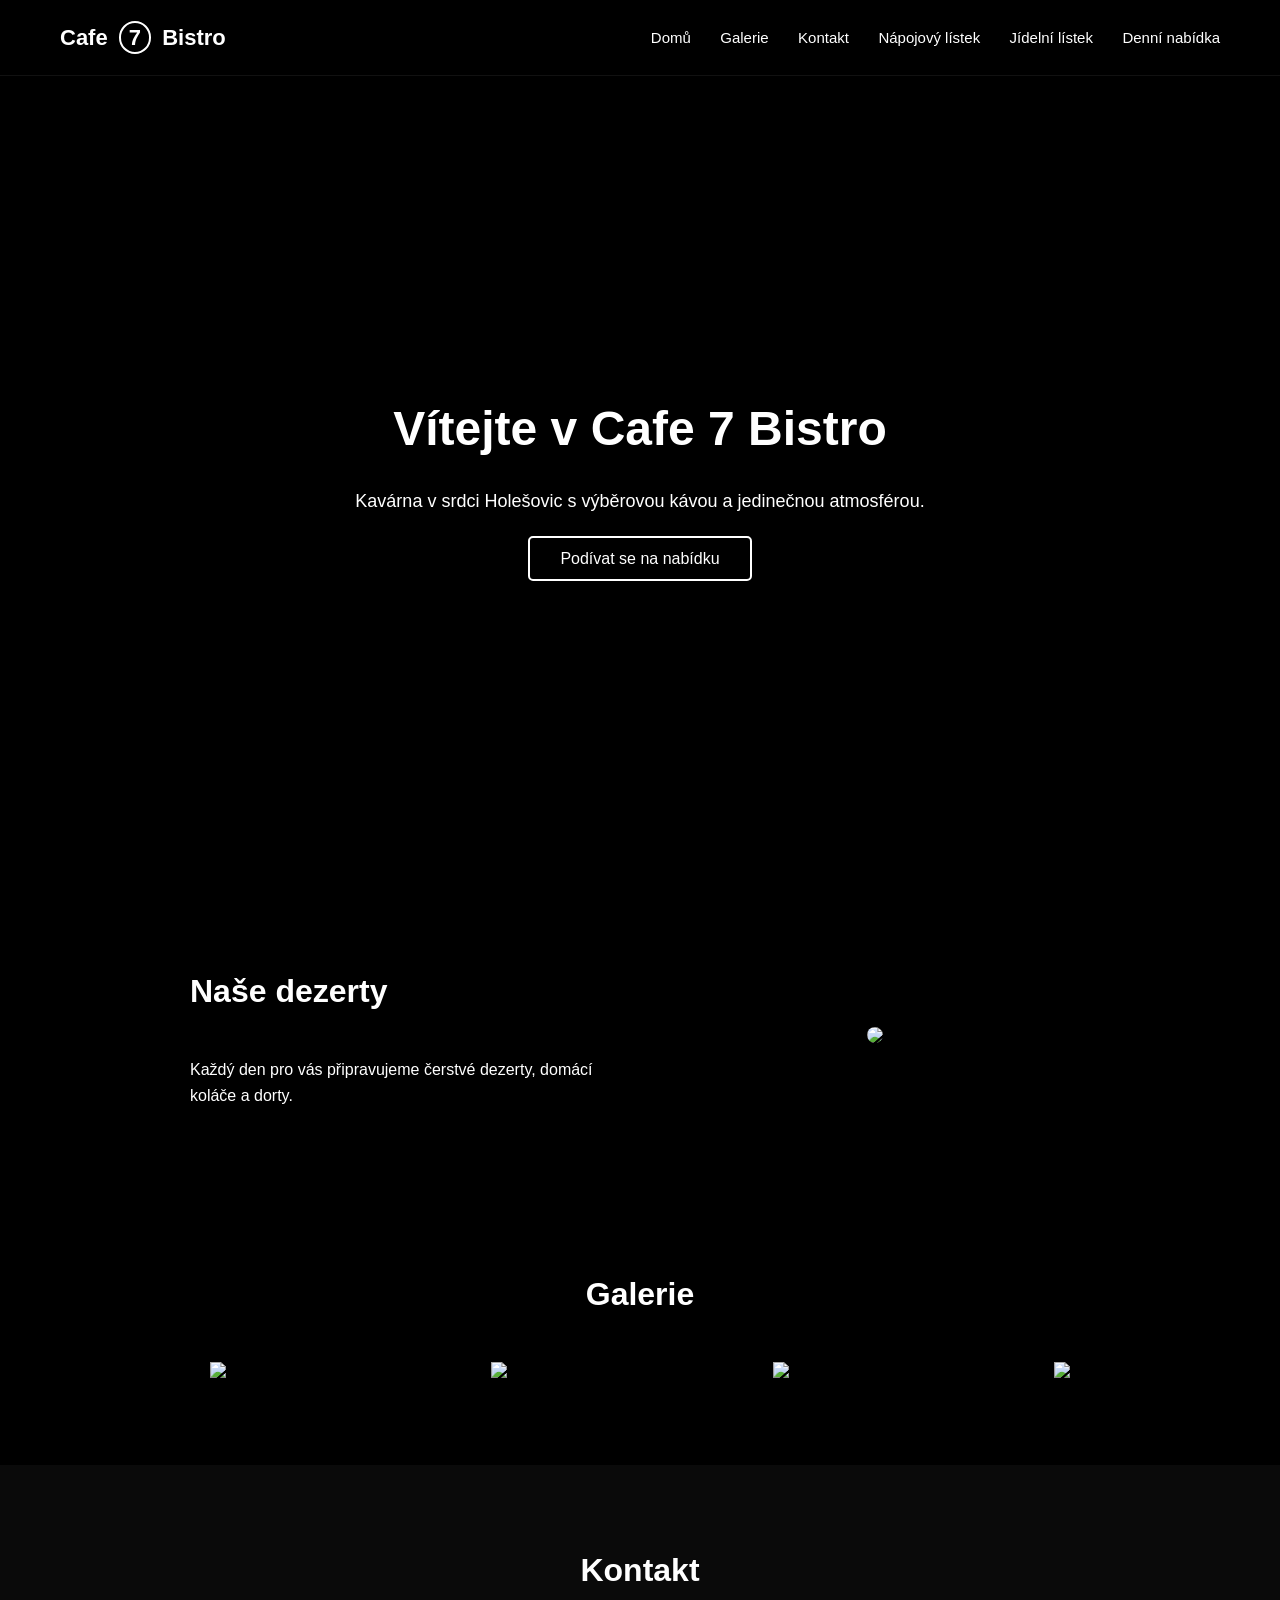
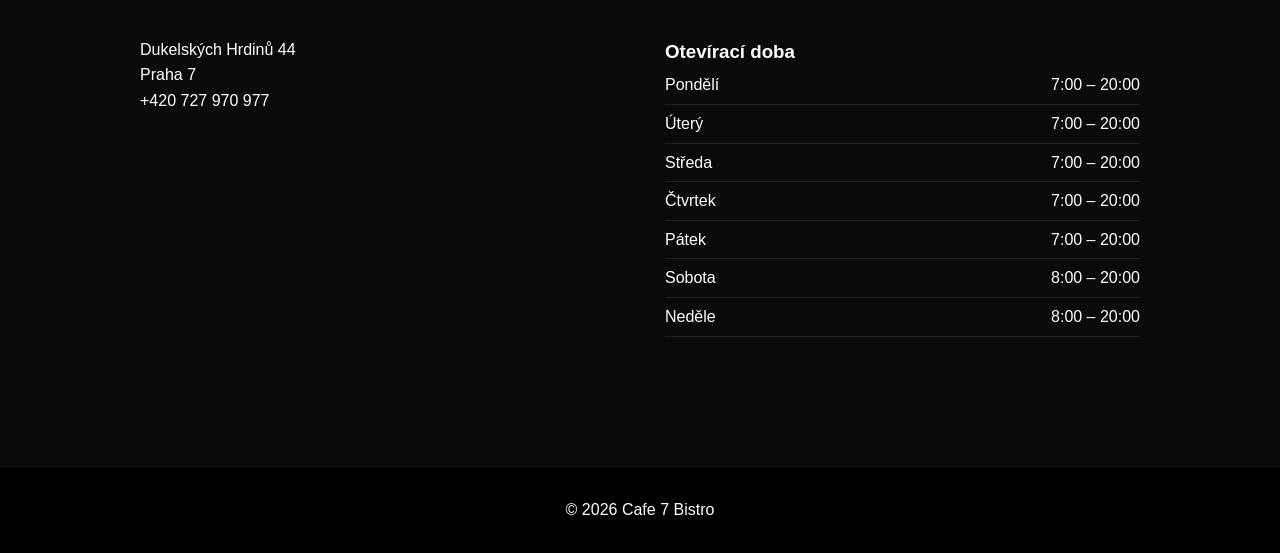
==== index.html @ 85ccd92f "Add files via upload" ====
<!DOCTYPE html>
<html lang="cs">

<head>

<meta charset="UTF-8">
<meta name="viewport" content="width=device-width, initial-scale=1.0">

<title>Cafe 7 Bistro</title>

<link rel="stylesheet" href="styles.css">

</head>

<body>

<header>

<div class="logo">
Cafe <span class="circle">7</span> Bistro
</div>

<nav>
<a href="#hero">Domů</a>
<a href="#gallery">Galerie</a>
<a href="#contact">Kontakt</a>
<a href="napojovy-listek.html">Nápojový lístek</a>
<a href="jidelni-listek.html">Jídelní lístek</a>
<a href="denni-listek.html">Denní nabídka</a>
</nav>

</header>


<!-- HERO -->

<section id="hero">

<video autoplay muted loop playsinline class="hero-video">
<source src="images/promo-desktop.mp4" type="video/mp4">
</video>

<div class="overlay"></div>

<div class="hero-content">

<h1>Vítejte v Cafe 7 Bistro</h1>

<p>
Kavárna v srdci Holešovic s výběrovou kávou
a jedinečnou atmosférou.
</p>

<a href="denni-listek.html" class="btn-main">
Podívat se na nabídku
</a>

</div>

</section>


<!-- VITRINA -->

<section class="section">

<div class="showcase-wrapper">

<div class="showcase-text">

<h2>Naše dezerty</h2>

<p>
Každý den pro vás připravujeme čerstvé dezerty,
domácí koláče a dorty.
</p>

</div>

<div class="showcase-image">

<img src="images/galerie5.jpg">

</div>

</div>

</section>


<!-- GALERIE -->

<section id="gallery" class="section">

<h2>Galerie</h2>

<div class="gallery">

<div class="gallery-item">
<img src="images/galerie1.jpg">
</div>

<div class="gallery-item">
<img src="images/galerie2.jpg">
</div>

<div class="gallery-item">
<img src="images/galerie3.jpg">
</div>

<div class="gallery-item">
<img src="images/galerie4.jpg">
</div>

</div>

</section>


<!-- KONTAKT -->

<section id="contact" class="section dark">

<h2>Kontakt</h2>

<div class="contact-wrapper">

<div class="contact-box">

<p>
Dukelských Hrdinů 44<br>
Praha 7
</p>

<p>
+420 727 970 977
</p>

<iframe
src="https://www.google.com/maps?q=Dukelských+Hrdinů+44+Praha&output=embed">
</iframe>

</div>

<div class="contact-box">

<h3>Otevírací doba</h3>

<div class="hours">

<div><span>Pondělí</span><span>7:00 – 20:00</span></div>
<div><span>Úterý</span><span>7:00 – 20:00</span></div>
<div><span>Středa</span><span>7:00 – 20:00</span></div>
<div><span>Čtvrtek</span><span>7:00 – 20:00</span></div>
<div><span>Pátek</span><span>7:00 – 20:00</span></div>
<div><span>Sobota</span><span>8:00 – 20:00</span></div>
<div><span>Neděle</span><span>8:00 – 20:00</span></div>

</div>

</div>

</div>

</section>


<footer>

© 2026 Cafe 7 Bistro

</footer>

</body>
</html>
---- styles.css ----
/* RESET */

*{
margin:0;
padding:0;
box-sizing:border-box;
}

body{
font-family:Arial, Helvetica, sans-serif;
background:#000;
color:#fff;
line-height:1.6;
}


/* HEADER */

header{
display:flex;
justify-content:space-between;
align-items:center;
padding:20px 60px;
background:#000;
position:sticky;
top:0;
z-index:1000;
border-bottom:1px solid #111;
}

.logo{
font-size:22px;
font-weight:bold;
}

.circle{
border:2px solid white;
border-radius:50%;
padding:2px 8px;
margin:0 5px;
}

nav a{
color:white;
text-decoration:none;
margin-left:25px;
font-size:15px;
transition:0.3s;
}

nav a:hover{
opacity:0.6;
}


/* HERO VIDEO */

#hero{
position:relative;
height:90vh;
display:flex;
align-items:center;
justify-content:center;
text-align:center;
overflow:hidden;
}

.hero-video{
position:absolute;
top:0;
left:0;
width:100%;
height:100%;
object-fit:cover;
z-index:-2;
}

.overlay{
position:absolute;
top:0;
left:0;
width:100%;
height:100%;
background:rgba(0,0,0,0.6);
z-index:-1;
}

.hero-content{
position:relative;
z-index:2;
max-width:700px;
padding:20px;
}

.hero-content h1{
font-size:48px;
margin-bottom:20px;
}

.hero-content p{
font-size:18px;
margin-bottom:30px;
}


/* BUTTON */

.btn-main{
background:transparent;
border:2px solid white;
color:white;
padding:12px 30px;
text-decoration:none;
border-radius:5px;
transition:0.3s;
}

.btn-main:hover{
background:white;
color:black;
}


/* SECTIONS */

.section{
padding:80px 40px;
text-align:center;
}

.section h2{
font-size:32px;
margin-bottom:40px;
}


/* VITRINA */

.showcase-wrapper{
display:grid;
grid-template-columns:1fr 1fr;
gap:40px;
align-items:center;
max-width:900px;
margin:auto;
}

.showcase-text{
text-align:left;
}

.showcase-image img{
width:100%;
max-width:350px;
border-radius:10px;
box-shadow:0 15px 40px rgba(0,0,0,0.6);
}


/* GALERIE */

.gallery{
display:grid;
grid-template-columns:repeat(auto-fit,minmax(250px,1fr));
gap:25px;
max-width:1100px;
margin:auto;
}

.gallery-item{
overflow:hidden;
border-radius:10px;
}

.gallery-item img{
width:100%;
height:auto;
transition:0.4s;
}

.gallery-item:hover img{
transform:scale(1.08);
}


/* KONTAKT */

.dark{
background:#0a0a0a;
}

.contact-wrapper{
display:grid;
grid-template-columns:1fr 1fr;
gap:50px;
max-width:1000px;
margin:auto;
text-align:left;
}

.contact-box iframe{
width:100%;
height:250px;
border:none;
margin-top:15px;
border-radius:8px;
}

.hours div{
display:flex;
justify-content:space-between;
padding:6px 0;
border-bottom:1px solid #222;
}


/* FOOTER */

footer{
text-align:center;
padding:30px;
border-top:1px solid #111;
}


/* MENU STRANKY */

.menu-page{
max-width:700px;
margin:auto;
text-align:center;
padding-top:120px;
}

.menu-item{
margin-bottom:30px;
}

.menu-item strong{
display:block;
font-size:18px;
margin-bottom:5px;
}

.menu-item p{
font-size:14px;
opacity:0.8;
}

.menu-item span{
font-weight:bold;
}


/* MOBILE */

@media(max-width:900px){

header{
flex-direction:column;
gap:10px;
}

nav{
display:flex;
flex-wrap:wrap;
justify-content:center;
}

nav a{
margin:8px;
}

.hero-content h1{
font-size:34px;
}

.showcase-wrapper{
grid-template-columns:1fr;
text-align:center;
}

.contact-wrapper{
grid-template-columns:1fr;
}

}
/* ===== MENU DESIGN ===== */

.menu-section{
max-width:800px;
margin:120px auto 60px auto;
padding:0 20px;
}

.menu-section h2{
text-align:center;
margin:40px 0 20px 0;
font-size:28px;
}

.menu-item{
margin-bottom:25px;
}

.menu-top{
display:flex;
justify-content:space-between;
border-bottom:1px dotted #666;
padding-bottom:6px;
font-size:18px;
}

.menu-desc{
font-size:14px;
opacity:0.8;
margin-top:6px;
line-height:1.5;
max-width:600px;
}
/* ================= MENU CENÍK ================= */

.menu-item{
max-width:800px;
margin:20px auto;
text-align:left;
}

/* řádek s názvem a cenou */

.menu-row{
display:flex;
align-items:center;
gap:10px;
font-size:17px;
}

/* název jídla / nápoje */

.menu-name{
white-space:nowrap;
font-weight:500;
}

/* čára mezi názvem a cenou */

.menu-dots{
flex:1;
border-bottom:1px dotted #666;
margin-top:6px;
}

/* cena */

.menu-price{
white-space:nowrap;
font-weight:600;
}

/* popis */

.menu-desc{
font-size:14px;
opacity:0.8;
margin-top:6px;
line-height:1.4;
max-width:600px;
}

/* kategorie */

.menu-category{
margin-top:50px;
margin-bottom:15px;
font-size:26px;
letter-spacing:2px;
border-bottom:2px solid #222;
padding-bottom:6px;
text-align:left;
}

/* podkategorie */

.sub-category{
margin-top:30px;
margin-bottom:10px;
font-size:18px;
opacity:0.9;
text-align:left;
}

/* poznámky */

.note{
font-size:14px;
opacity:0.7;
margin-bottom:15px;
text-align:left;
}

/* layout nápojového lístku */

.drinks-layout{
display:grid;
grid-template-columns:1fr 1fr;
gap:80px;
max-width:1200px;
margin:auto;
}

.drinks-left,
.drinks-right{
text-align:left;
}

/* mobil */

@media(max-width:900px){

.drinks-layout{
grid-template-columns:1fr;
gap:40px;
}

.menu-row{
font-size:16px;
}

.menu-category{
font-size:22px;
}

}
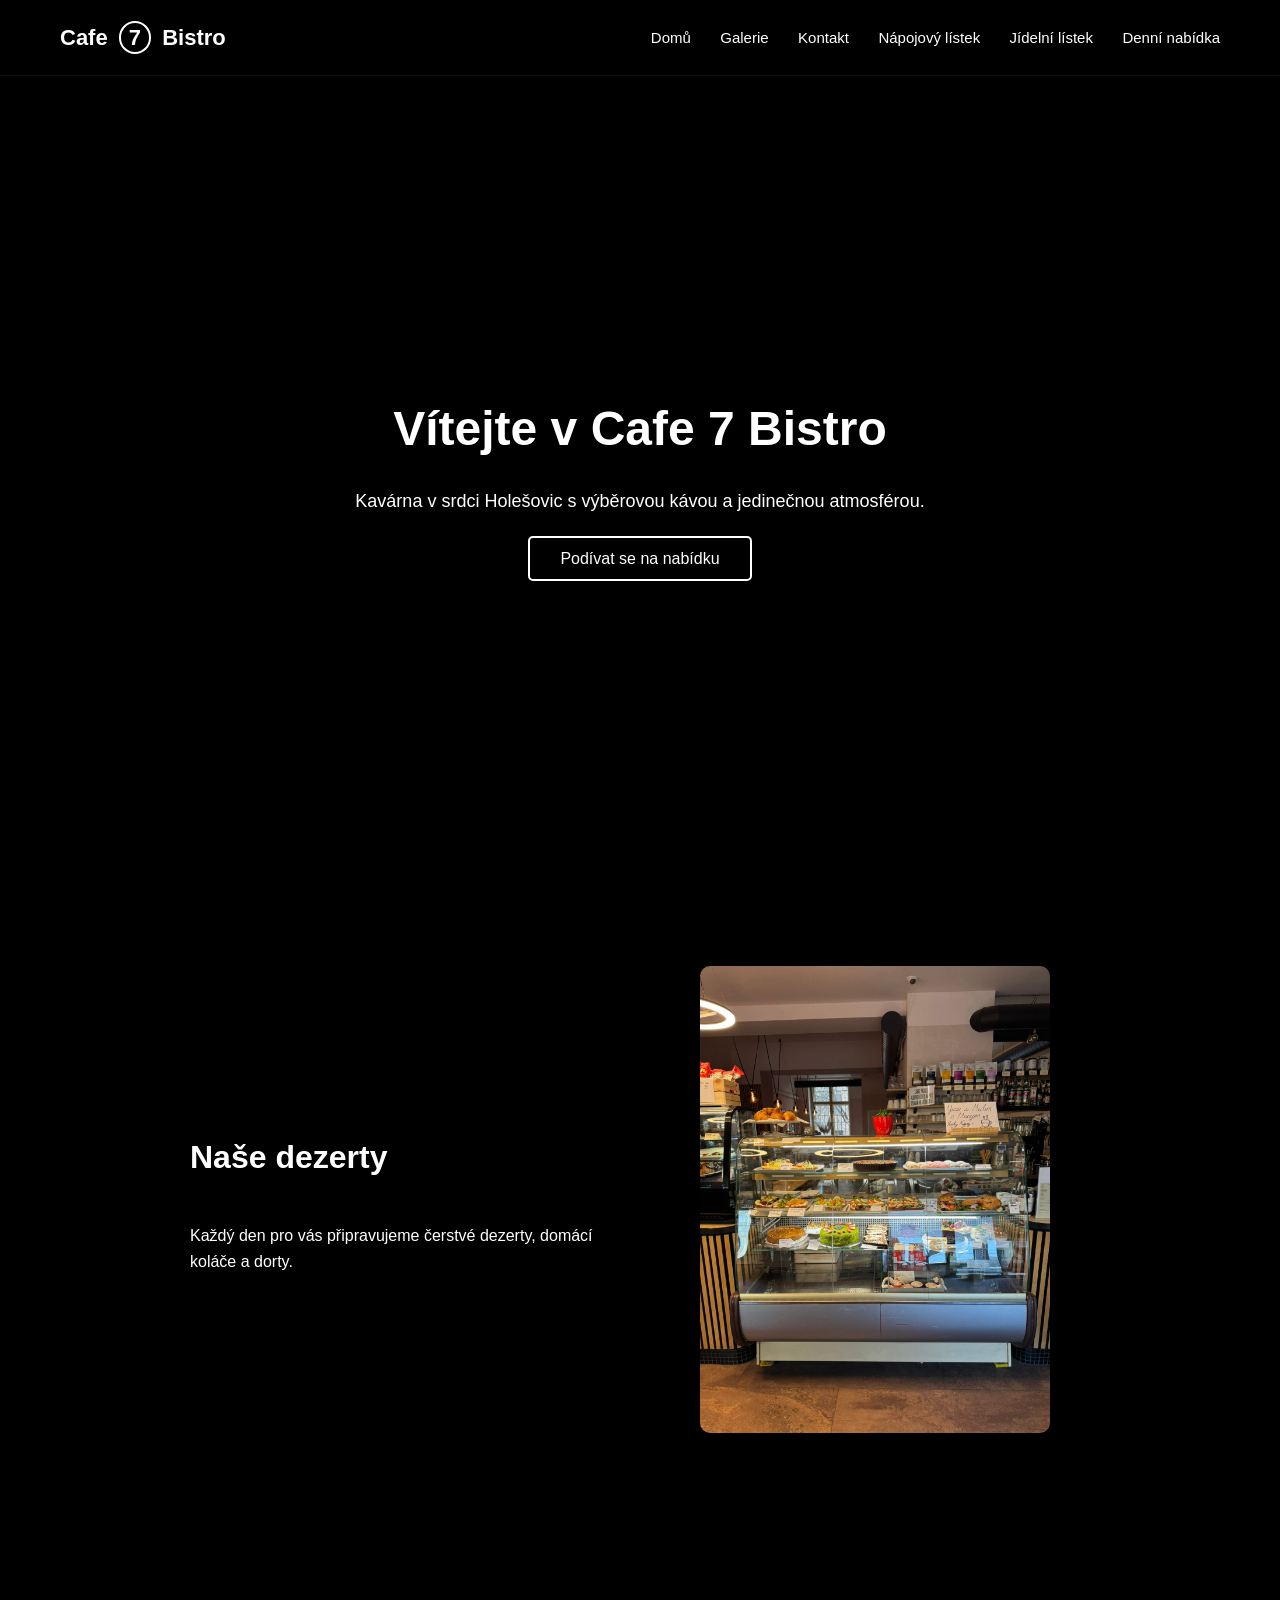
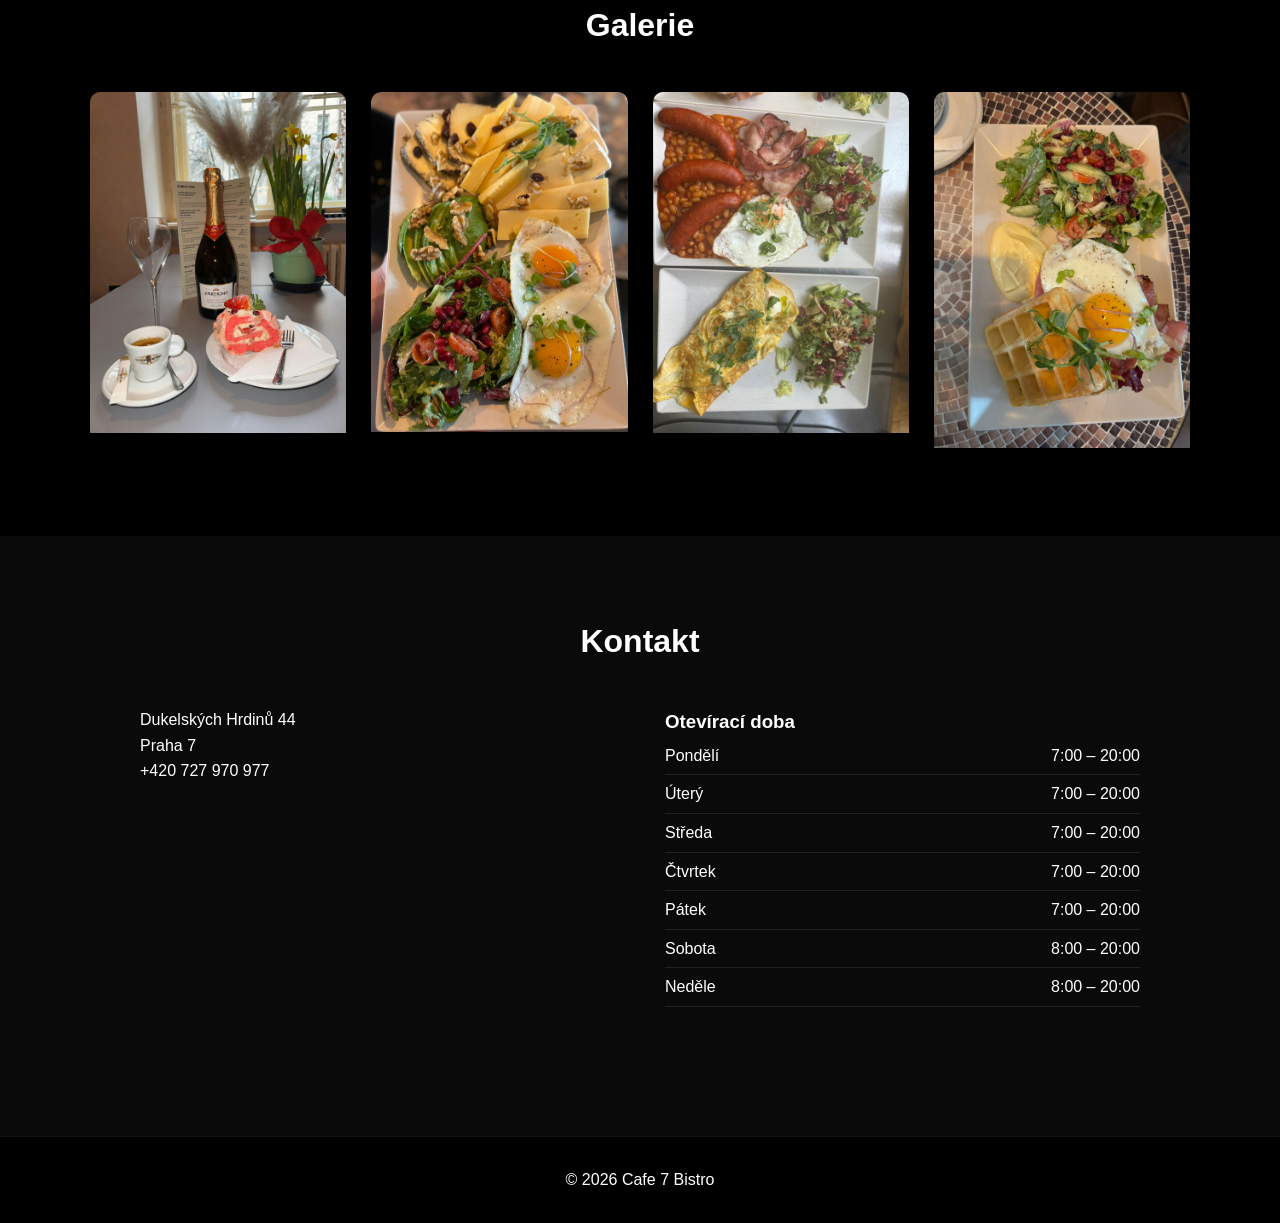
==== commit 55366f17: "Update index.html" ====
--- a/index.html
+++ b/index.html
@@ -37,7 +37,7 @@
 <section id="hero">
 
 <video autoplay muted loop playsinline class="hero-video">
-<source src="images/promo-desktop.mp4" type="video/mp4">
+<source src="promo-desktop.mp4" type="video/mp4">
 </video>
 
 <div class="overlay"></div>
@@ -79,7 +79,7 @@
 
 <div class="showcase-image">
 
-<img src="images/galerie5.jpg">
+<img src="galerie5.jpg">
 
 </div>
 
@@ -97,19 +97,19 @@
 <div class="gallery">
 
 <div class="gallery-item">
-<img src="images/galerie1.jpg">
+<img src="galerie1.jpg">
 </div>
 
 <div class="gallery-item">
-<img src="images/galerie2.jpg">
+<img src="galerie2.jpg">
 </div>
 
 <div class="gallery-item">
-<img src="images/galerie3.jpg">
+<img src="galerie3.jpg">
 </div>
 
 <div class="gallery-item">
-<img src="images/galerie4.jpg">
+<img src="galerie4.jpg">
 </div>
 
 </div>
@@ -172,4 +172,4 @@
 </footer>
 
 </body>
-</html>+</html>
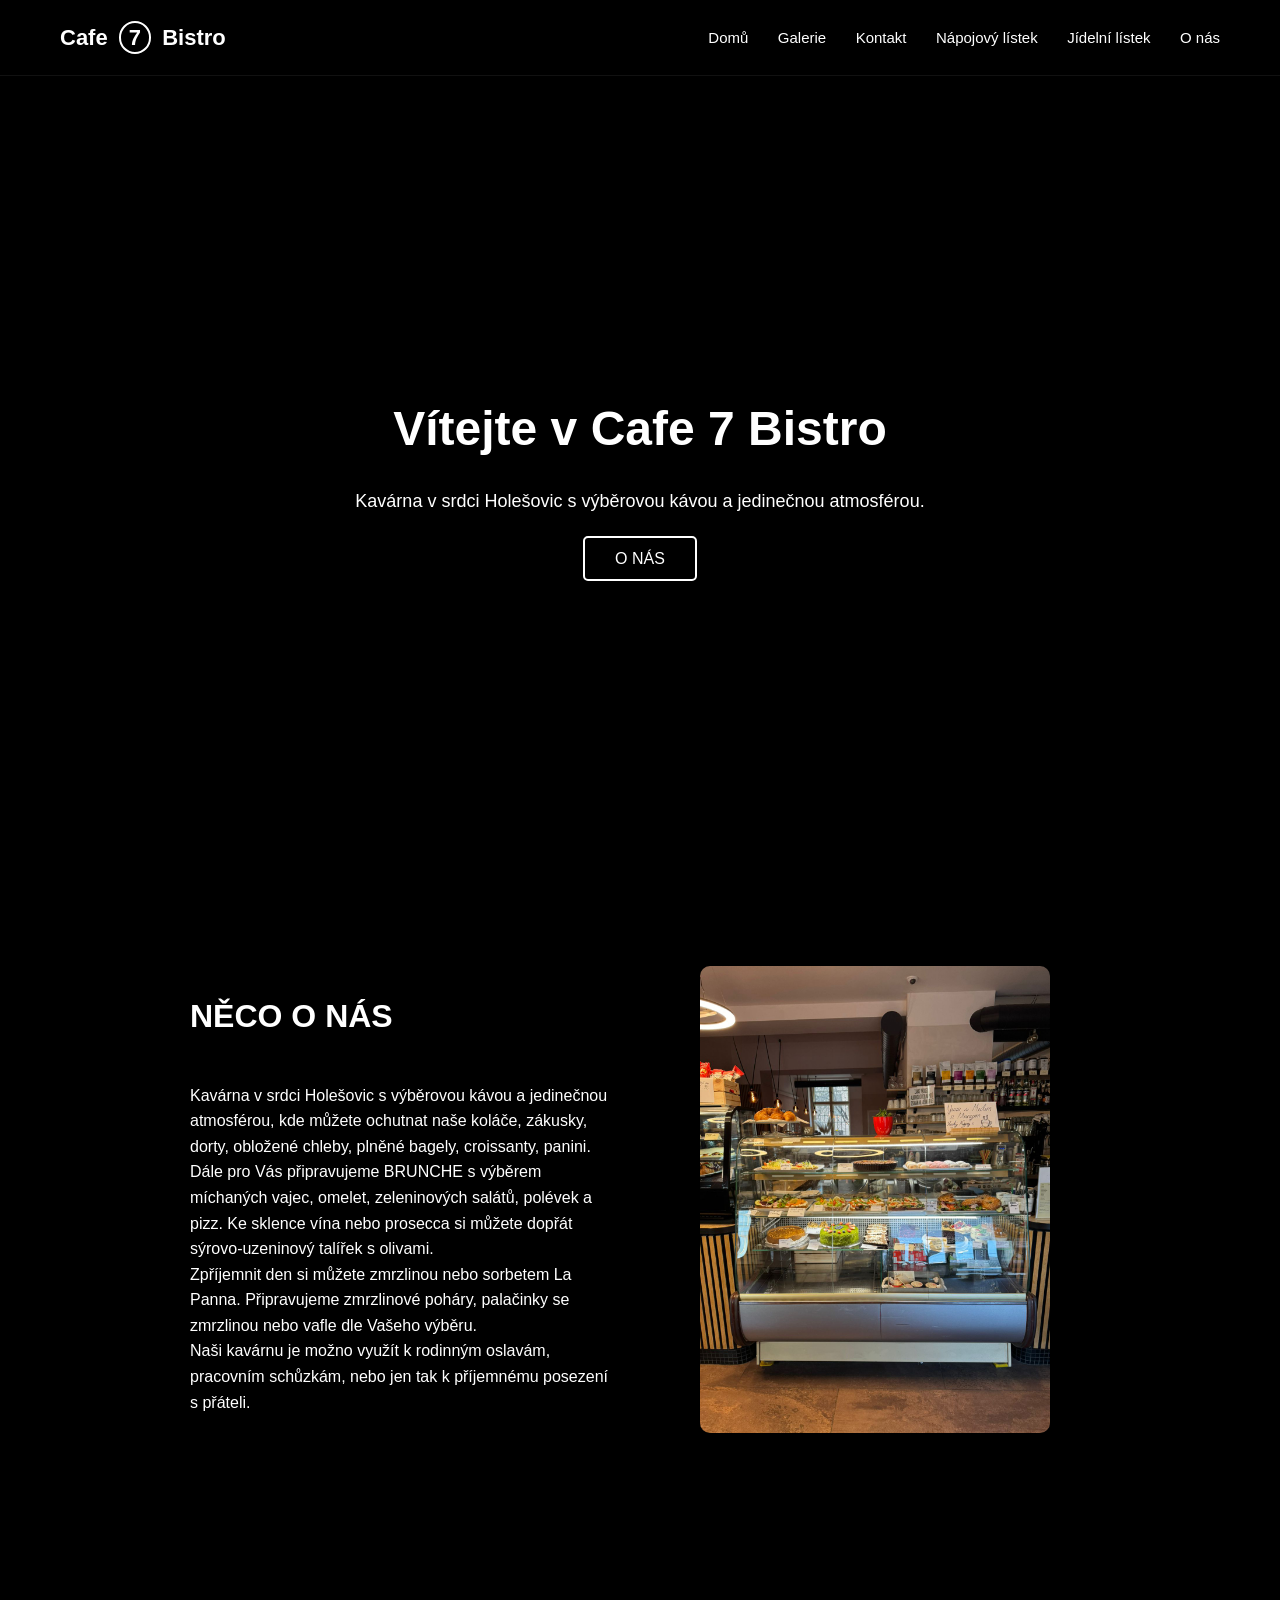
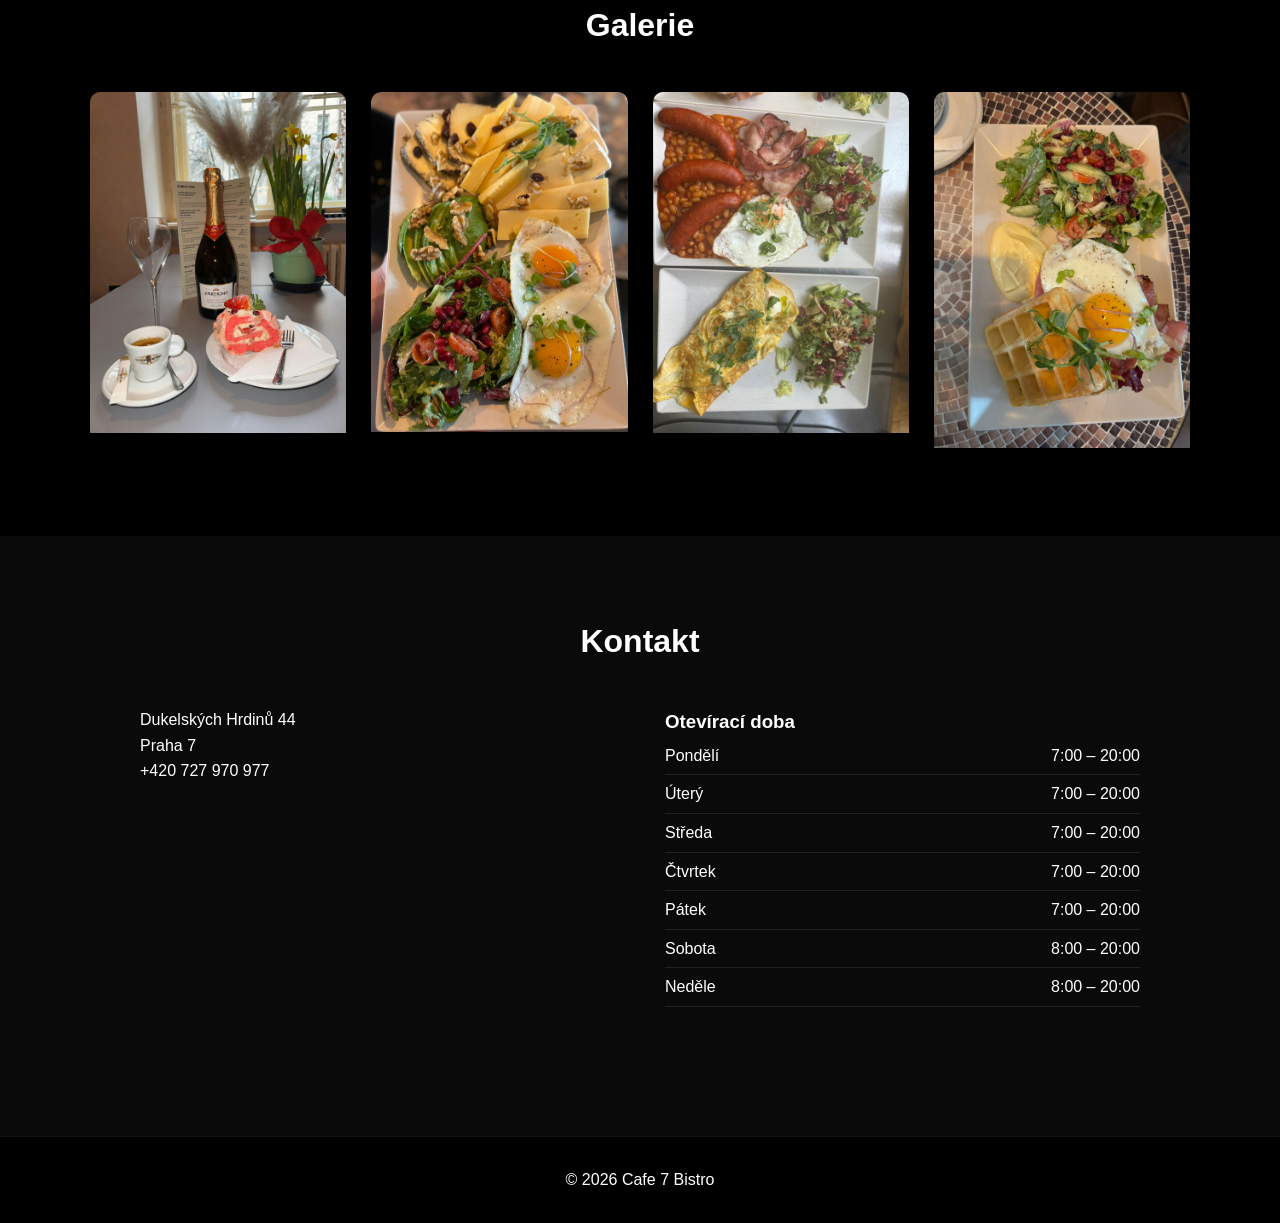
==== commit db80fd3f: "Update index.html" ====
--- a/index.html
+++ b/index.html
@@ -2,20 +2,15 @@
 <html lang="cs">
 
 <head>
-
 <meta charset="UTF-8">
 <meta name="viewport" content="width=device-width, initial-scale=1.0">
-
 <title>Cafe 7 Bistro</title>
-
 <link rel="stylesheet" href="styles.css">
-
 </head>
 
 <body>
 
 <header>
-
 <div class="logo">
 Cafe <span class="circle">7</span> Bistro
 </div>
@@ -26,16 +21,11 @@
 <a href="#contact">Kontakt</a>
 <a href="napojovy-listek.html">Nápojový lístek</a>
 <a href="jidelni-listek.html">Jídelní lístek</a>
-<a href="denni-listek.html">Denní nabídka</a>
-</nav>
-
+<a href="#o-nas">O nás</a> </nav>
 </header>
 
 
-<!-- HERO -->
-
 <section id="hero">
-
 <video autoplay muted loop playsinline class="hero-video">
 <source src="promo-desktop.mp4" type="video/mp4">
 </video>
@@ -43,7 +33,6 @@
 <div class="overlay"></div>
 
 <div class="hero-content">
-
 <h1>Vítejte v Cafe 7 Bistro</h1>
 
 <p>
@@ -51,103 +40,78 @@
 a jedinečnou atmosférou.
 </p>
 
-<a href="denni-listek.html" class="btn-main">
-Podívat se na nabídku
+<a href="#o-nas" class="btn-main">
+O NÁS
 </a>
 
 </div>
-
 </section>
 
 
-<!-- VITRINA -->
-
-<section class="section">
-
+<section id="o-nas" class="section">
 <div class="showcase-wrapper">
-
 <div class="showcase-text">
 
-<h2>Naše dezerty</h2>
+<h2>NĚCO O NÁS</h2>
 
 <p>
-Každý den pro vás připravujeme čerstvé dezerty,
-domácí koláče a dorty.
+Kavárna v srdci Holešovic s výběrovou kávou a jedinečnou atmosférou, kde můžete ochutnat naše koláče, zákusky, dorty, obložené chleby, plněné bagely, croissanty, panini.
+</p>
+<p>
+Dále pro Vás připravujeme BRUNCHE s výběrem míchaných vajec, omelet, zeleninových salátů, polévek a pizz. Ke sklence vína nebo prosecca si můžete dopřát sýrovo-uzeninový talířek s olivami.
+</p>
+<p>
+Zpříjemnit den si můžete zmrzlinou nebo sorbetem La Panna. Připravujeme zmrzlinové poháry, palačinky se zmrzlinou nebo vafle dle Vašeho výběru.
+</p>
+<p>
+Naši kavárnu je možno využít k rodinným oslavám, pracovním schůzkám, nebo jen tak k příjemnému posezení s přáteli.
 </p>
 
 </div>
 
 <div class="showcase-image">
-
 <img src="galerie5.jpg">
-
 </div>
-
 </div>
-
 </section>
 
 
-<!-- GALERIE -->
-
 <section id="gallery" class="section">
-
 <h2>Galerie</h2>
-
 <div class="gallery">
-
 <div class="gallery-item">
 <img src="galerie1.jpg">
 </div>
-
 <div class="gallery-item">
 <img src="galerie2.jpg">
 </div>
-
 <div class="gallery-item">
 <img src="galerie3.jpg">
 </div>
-
 <div class="gallery-item">
 <img src="galerie4.jpg">
 </div>
-
 </div>
-
 </section>
 
 
-<!-- KONTAKT -->
-
 <section id="contact" class="section dark">
-
 <h2>Kontakt</h2>
-
 <div class="contact-wrapper">
-
 <div class="contact-box">
-
 <p>
 Dukelských Hrdinů 44<br>
 Praha 7
 </p>
-
 <p>
 +420 727 970 977
 </p>
-
-<iframe
-src="https://www.google.com/maps?q=Dukelských+Hrdinů+44+Praha&output=embed">
-</iframe>
-
+<iframe src="https://www.google.com/maps?q=Dukelských+Hrdinů+44+Praha&output=embed"></iframe>
 </div>
 
 <div class="contact-box">
-
 <h3>Otevírací doba</h3>
-
 <div class="hours">
-
 <div><span>Pondělí</span><span>7:00 – 20:00</span></div>
 <div><span>Úterý</span><span>7:00 – 20:00</span></div>
 <div><span>Středa</span><span>7:00 – 20:00</span></div>
@@ -155,20 +119,13 @@
 <div><span>Pátek</span><span>7:00 – 20:00</span></div>
 <div><span>Sobota</span><span>8:00 – 20:00</span></div>
 <div><span>Neděle</span><span>8:00 – 20:00</span></div>
-
 </div>
-
 </div>
-
 </div>
-
 </section>
 
-
 <footer>
-
 © 2026 Cafe 7 Bistro
-
 </footer>
 
 </body>
--- a/styles.css
+++ b/styles.css
@@ -430,4 +430,32 @@
 font-size:22px;
 }
 
-}+
+}
+.menu-image{
+width:100%;
+max-width:900px;
+display:block;
+margin:40px auto;
+border-radius:10px;
+}
+.menu-row{
+display:flex;
+align-items:center;
+}
+
+.menu-name{
+white-space:nowrap;
+}
+
+.menu-dots{
+flex:1;
+border-bottom:1px dotted #666;
+margin:0 10px;
+}
+
+.menu-price{
+white-space:nowrap;
+font-weight:600;
+}
+
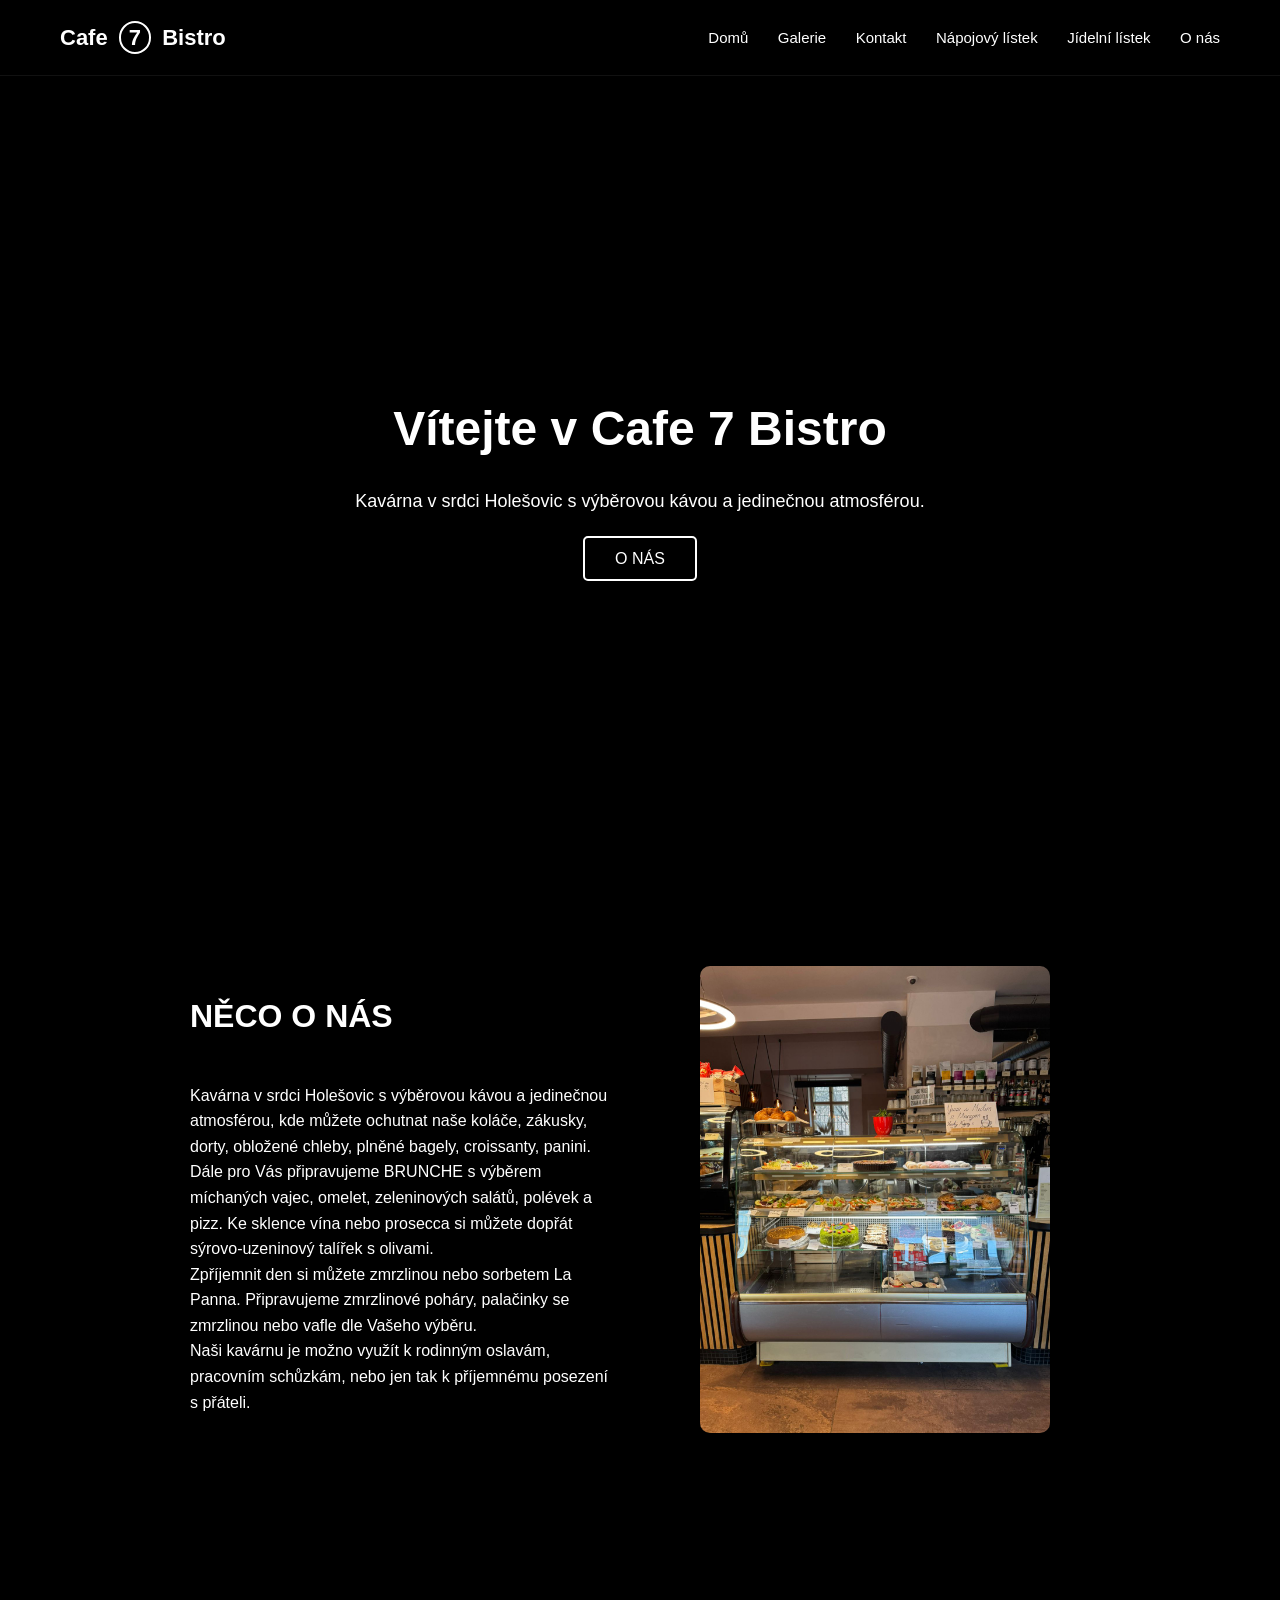
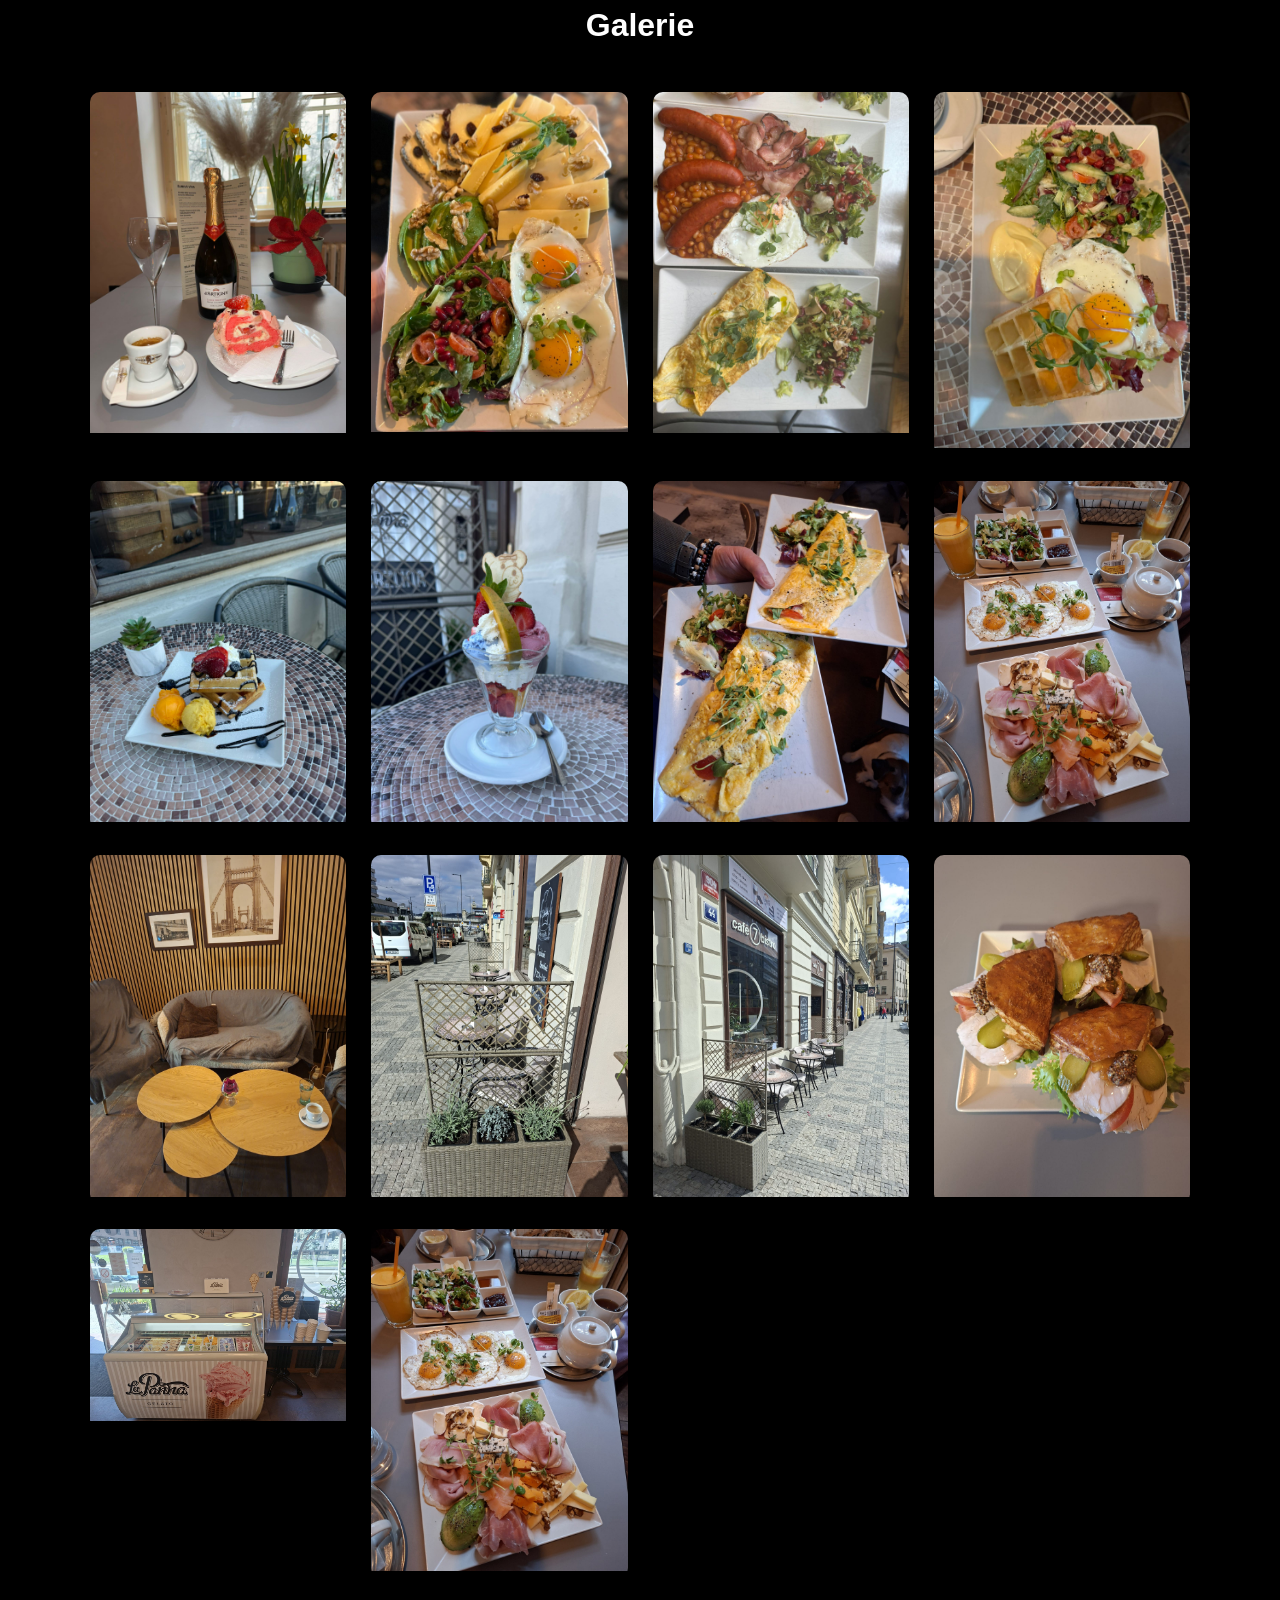
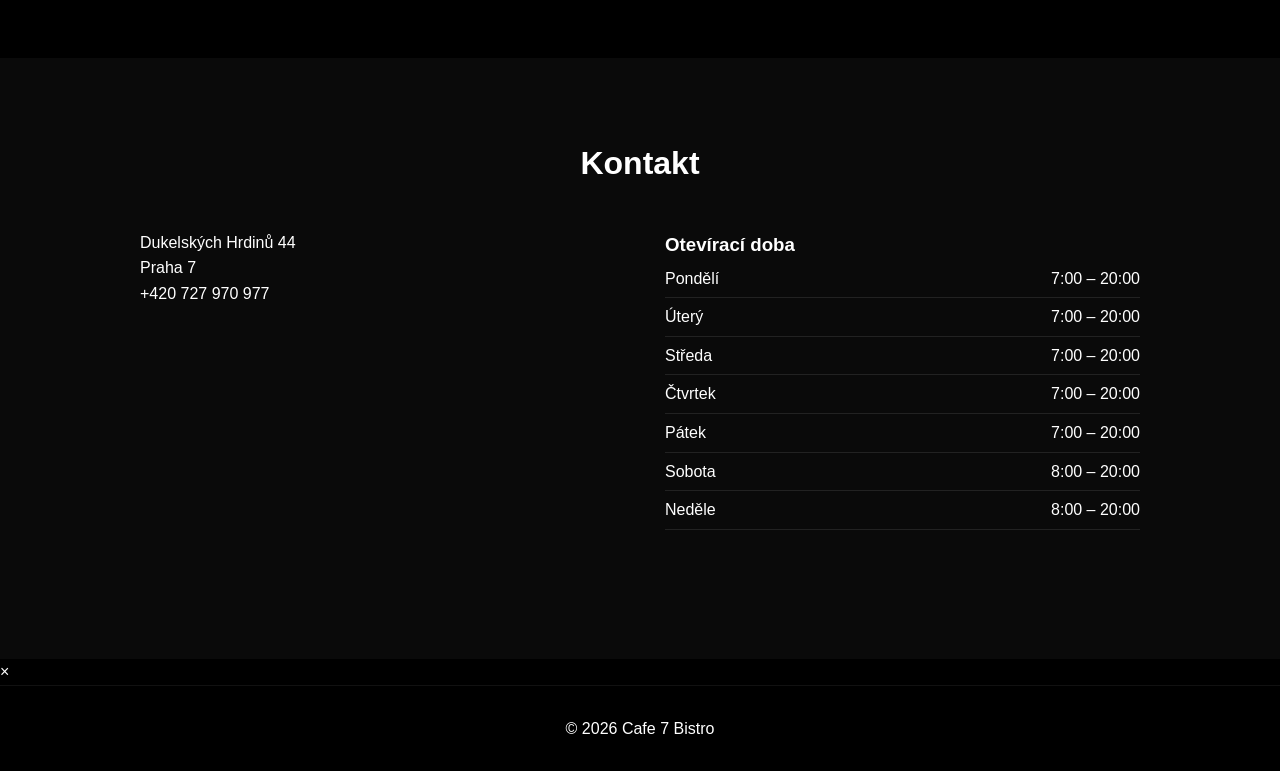
==== commit 37cce2ef: "Update index.html" ====
--- a/index.html
+++ b/index.html
@@ -2,131 +2,174 @@
 <html lang="cs">
 
 <head>
-<meta charset="UTF-8">
-<meta name="viewport" content="width=device-width, initial-scale=1.0">
-<title>Cafe 7 Bistro</title>
-<link rel="stylesheet" href="styles.css">
+    <meta charset="UTF-8">
+    <meta name="viewport" content="width=device-width, initial-scale=1.0">
+    <title>Cafe 7 Bistro</title>
+    <link rel="stylesheet" href="styles.css">
 </head>
 
 <body>
 
-<header>
-<div class="logo">
-Cafe <span class="circle">7</span> Bistro
-</div>
+    <header>
+        <div class="logo">
+            Cafe <span class="circle">7</span> Bistro
+        </div>
 
-<nav>
-<a href="#hero">Domů</a>
-<a href="#gallery">Galerie</a>
-<a href="#contact">Kontakt</a>
-<a href="napojovy-listek.html">Nápojový lístek</a>
-<a href="jidelni-listek.html">Jídelní lístek</a>
-<a href="#o-nas">O nás</a> </nav>
-</header>
+        <nav>
+            <a href="#hero">Domů</a>
+            <a href="#gallery">Galerie</a>
+            <a href="#contact">Kontakt</a>
+            <a href="napojovy-listek.html">Nápojový lístek</a>
+            <a href="jidelni-listek.html">Jídelní lístek</a>
+            <a href="#o-nas">O nás</a>
+        </nav>
+    </header>
 
 
-<section id="hero">
-<video autoplay muted loop playsinline class="hero-video">
-<source src="promo-desktop.mp4" type="video/mp4">
-</video>
+    <section id="hero">
+        <video autoplay muted loop playsinline class="hero-video">
+            <source src="promo-desktop.mp4" type="video/mp4">
+        </video>
 
-<div class="overlay"></div>
+        <div class="overlay"></div>
 
-<div class="hero-content">
-<h1>Vítejte v Cafe 7 Bistro</h1>
-
-<p>
-Kavárna v srdci Holešovic s výběrovou kávou
-a jedinečnou atmosférou.
-</p>
-
-<a href="#o-nas" class="btn-main">
-O NÁS
-</a>
-
-</div>
-</section>
+        <div class="hero-content">
+            <h1>Vítejte v Cafe 7 Bistro</h1>
+            <p>
+                Kavárna v srdci Holešovic s výběrovou kávou a jedinečnou atmosférou.
+            </p>
+            <a href="#o-nas" class="btn-main">O NÁS</a>
+        </div>
+    </section>
 
 
-<section id="o-nas" class="section">
-<div class="showcase-wrapper">
-<div class="showcase-text">
-
-<h2>NĚCO O NÁS</h2>
-
-<p>
-Kavárna v srdci Holešovic s výběrovou kávou a jedinečnou atmosférou, kde můžete ochutnat naše koláče, zákusky, dorty, obložené chleby, plněné bagely, croissanty, panini.
-</p>
-<p>
-Dále pro Vás připravujeme BRUNCHE s výběrem míchaných vajec, omelet, zeleninových salátů, polévek a pizz. Ke sklence vína nebo prosecca si můžete dopřát sýrovo-uzeninový talířek s olivami.
-</p>
-<p>
-Zpříjemnit den si můžete zmrzlinou nebo sorbetem La Panna. Připravujeme zmrzlinové poháry, palačinky se zmrzlinou nebo vafle dle Vašeho výběru.
-</p>
-<p>
-Naši kavárnu je možno využít k rodinným oslavám, pracovním schůzkám, nebo jen tak k příjemnému posezení s přáteli.
-</p>
-
-</div>
-
-<div class="showcase-image">
-<img src="galerie5.jpg">
-</div>
-</div>
-</section>
+    <section id="o-nas" class="section">
+        <div class="showcase-wrapper">
+            <div class="showcase-text">
+                <h2>NĚCO O NÁS</h2>
+                <p>
+                    Kavárna v srdci Holešovic s výběrovou kávou a jedinečnou atmosférou, kde můžete ochutnat naše koláče,
+                    zákusky, dorty, obložené chleby, plněné bagely, croissanty, panini.
+                </p>
+                <p>
+                    Dále pro Vás připravujeme BRUNCHE s výběrem míchaných vajec, omelet, zeleninových salátů, polévek a
+                    pizz. Ke sklence vína nebo prosecca si můžete dopřát sýrovo-uzeninový talířek s olivami.
+                </p>
+                <p>
+                    Zpříjemnit den si můžete zmrzlinou nebo sorbetem La Panna. Připravujeme zmrzlinové poháry, palačinky
+                    se zmrzlinou nebo vafle dle Vašeho výběru.
+                </p>
+                <p>
+                    Naši kavárnu je možno využít k rodinným oslavám, pracovním schůzkám, nebo jen tak k příjemnému
+                    posezení s přáteli.
+                </p>
+            </div>
+            <div class="showcase-image">
+                <img src="galerie5.jpg">
+            </div>
+        </div>
+    </section>
 
 
-<section id="gallery" class="section">
-<h2>Galerie</h2>
-<div class="gallery">
-<div class="gallery-item">
-<img src="galerie1.jpg">
-</div>
-<div class="gallery-item">
-<img src="galerie2.jpg">
-</div>
-<div class="gallery-item">
-<img src="galerie3.jpg">
-</div>
-<div class="gallery-item">
-<img src="galerie4.jpg">
-</div>
-</div>
-</section>
+    <section id="gallery" class="section">
+        <h2>Galerie</h2>
+        <div class="gallery">
+            <!-- Původní fotky -->
+            <div class="gallery-item" onclick="openLightbox(this)">
+                <img src="galerie1.jpg">
+            </div>
+            <div class="gallery-item" onclick="openLightbox(this)">
+                <img src="galerie2.jpg">
+            </div>
+            <div class="gallery-item" onclick="openLightbox(this)">
+                <img src="galerie3.jpg">
+            </div>
+            <div class="gallery-item" onclick="openLightbox(this)">
+                <img src="galerie4.jpg">
+            </div>
+
+            <!-- NOVÉ FOTKY (10-100) -->
+            <div class="gallery-item" onclick="openLightbox(this)">
+                <img src="10.jpg">
+            </div>
+            <div class="gallery-item" onclick="openLightbox(this)">
+                <img src="20.jpg">
+            </div>
+            <div class="gallery-item" onclick="openLightbox(this)">
+                <img src="30.jpg">
+            </div>
+            <div class="gallery-item" onclick="openLightbox(this)">
+                <img src="40.jpg">
+            </div>
+            <div class="gallery-item" onclick="openLightbox(this)">
+                <img src="50.jpg">
+            </div>
+            <div class="gallery-item" onclick="openLightbox(this)">
+                <img src="60.jpg">
+            </div>
+            <div class="gallery-item" onclick="openLightbox(this)">
+                <img src="70.jpg">
+            </div>
+            <div class="gallery-item" onclick="openLightbox(this)">
+                <img src="80.jpg">
+            </div>
+            <div class="gallery-item" onclick="openLightbox(this)">
+                <img src="90.jpg">
+            </div>
+            <div class="gallery-item" onclick="openLightbox(this)">
+                <img src="100.jpg">
+            </div>
+        </div>
+    </section>
 
 
-<section id="contact" class="section dark">
-<h2>Kontakt</h2>
-<div class="contact-wrapper">
-<div class="contact-box">
-<p>
-Dukelských Hrdinů 44<br>
-Praha 7
-</p>
-<p>
-+420 727 970 977
-</p>
-<iframe src="https://www.google.com/maps?q=Dukelských+Hrdinů+44+Praha&output=embed"></iframe>
-</div>
+    <section id="contact" class="section dark">
+        <h2>Kontakt</h2>
+        <div class="contact-wrapper">
+            <div class="contact-box">
+                <p>
+                    Dukelských Hrdinů 44<br>
+                    Praha 7
+                </p>
+                <p>
+                    +420 727 970 977
+                </p>
+                <iframe src="https://www.google.com/maps?q=Dukelských+Hrdinů+44+Praha&output=embed"></iframe>
+            </div>
 
-<div class="contact-box">
-<h3>Otevírací doba</h3>
-<div class="hours">
-<div><span>Pondělí</span><span>7:00 – 20:00</span></div>
-<div><span>Úterý</span><span>7:00 – 20:00</span></div>
-<div><span>Středa</span><span>7:00 – 20:00</span></div>
-<div><span>Čtvrtek</span><span>7:00 – 20:00</span></div>
-<div><span>Pátek</span><span>7:00 – 20:00</span></div>
-<div><span>Sobota</span><span>8:00 – 20:00</span></div>
-<div><span>Neděle</span><span>8:00 – 20:00</span></div>
-</div>
-</div>
-</div>
-</section>
+            <div class="contact-box">
+                <h3>Otevírací doba</h3>
+                <div class="hours">
+                    <div><span>Pondělí</span><span>7:00 – 20:00</span></div>
+                    <div><span>Úterý</span><span>7:00 – 20:00</span></div>
+                    <div><span>Středa</span><span>7:00 – 20:00</span></div>
+                    <div><span>Čtvrtek</span><span>7:00 – 20:00</span></div>
+                    <div><span>Pátek</span><span>7:00 – 20:00</span></div>
+                    <div><span>Sobota</span><span>8:00 – 20:00</span></div>
+                    <div><span>Neděle</span><span>8:00 – 20:00</span></div>
+                </div>
+            </div>
+        </div>
+    </section>
 
-<footer>
-© 2026 Cafe 7 Bistro
-</footer>
+    <!-- LIGHTBOX MODAL -->
+    <div id="lightbox" onclick="this.style.display='none'">
+        <span class="close">&times;</span>
+        <img id="lightbox-img" src="">
+    </div>
+
+    <footer>
+        © 2026 Cafe 7 Bistro
+    </footer>
+
+    <!-- LIGHTBOX SCRIPT -->
+    <script>
+        function openLightbox(element) {
+            const src = element.querySelector('img').src;
+            document.getElementById('lightbox-img').src = src;
+            document.getElementById('lightbox').style.display = 'flex';
+        }
+    </script>
 
 </body>
 </html>
--- a/styles.css
+++ b/styles.css
@@ -13,6 +13,33 @@
 line-height:1.6;
 }
 
+/* ============================================================
+   NOVÉ DOPLŇUJÍCÍ INFORMACE (Alergeny, Gramáže, Káva)
+   ============================================================ */
+
+.menu-info {
+    max-width: 800px;
+    margin: 60px auto 30px auto;
+    padding: 30px;
+    border: 1px solid #222;
+    background: #050505;
+    text-align: center;
+    font-size: 14px;
+    color: #aaa;
+    font-style: italic;
+    line-height: 1.8;
+    border-radius: 8px;
+}
+
+.menu-info p {
+    margin: 8px 0;
+}
+
+.info-box {
+    border-top: 1px solid #333;
+    padding-top: 20px;
+    margin-top: 20px;
+}
 
 /* HEADER */
 
@@ -459,3 +486,42 @@
 font-weight:600;
 }
 
+/* --- TADY JSOU TY NOVÉ ŘÁDKY PRO PŘEPÍNAČ JAZYKŮ --- */
+
+.lang-switch {
+    text-align: right;
+    max-width: 800px;
+    margin: 40px auto -20px auto;
+    padding: 0 20px;
+    font-weight: bold;
+}
+
+.lang-link {
+    color: #666;
+    text-decoration: none;
+    transition: 0.3s;
+    padding: 5px;
+}
+
+.lang-link:hover {
+    color: #fff;
+}
+
+.lang-link.active {
+    color: #fff;
+    border-bottom: 2px solid #fff;
+}
+
+.cooking-time {
+    text-align: center;
+    font-weight: bold;
+    font-size: 22px;
+    margin-top: 60px;
+    padding: 20px;
+    border: 1px solid #333;
+    text-transform: uppercase;
+}
+
+/* ============================================================
+   KONEC STYLESHEETU
+   ============================================================ */
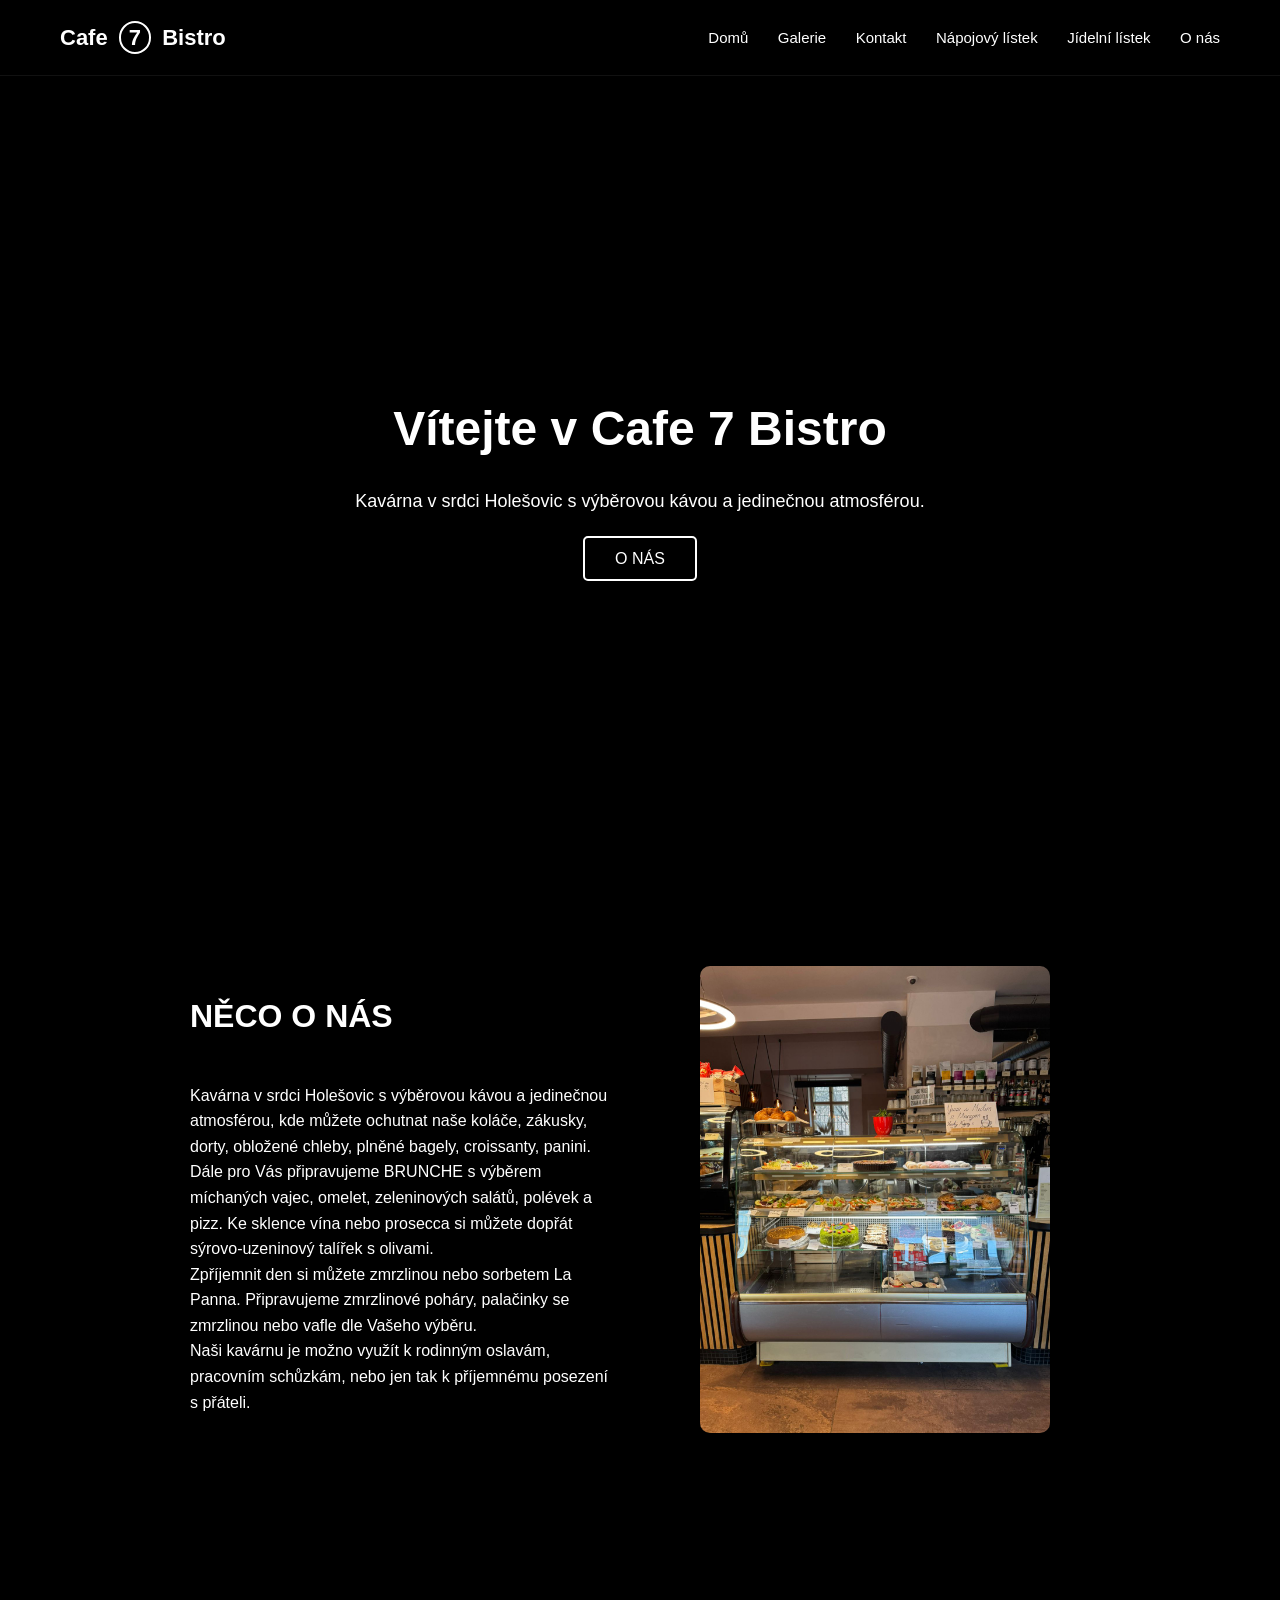
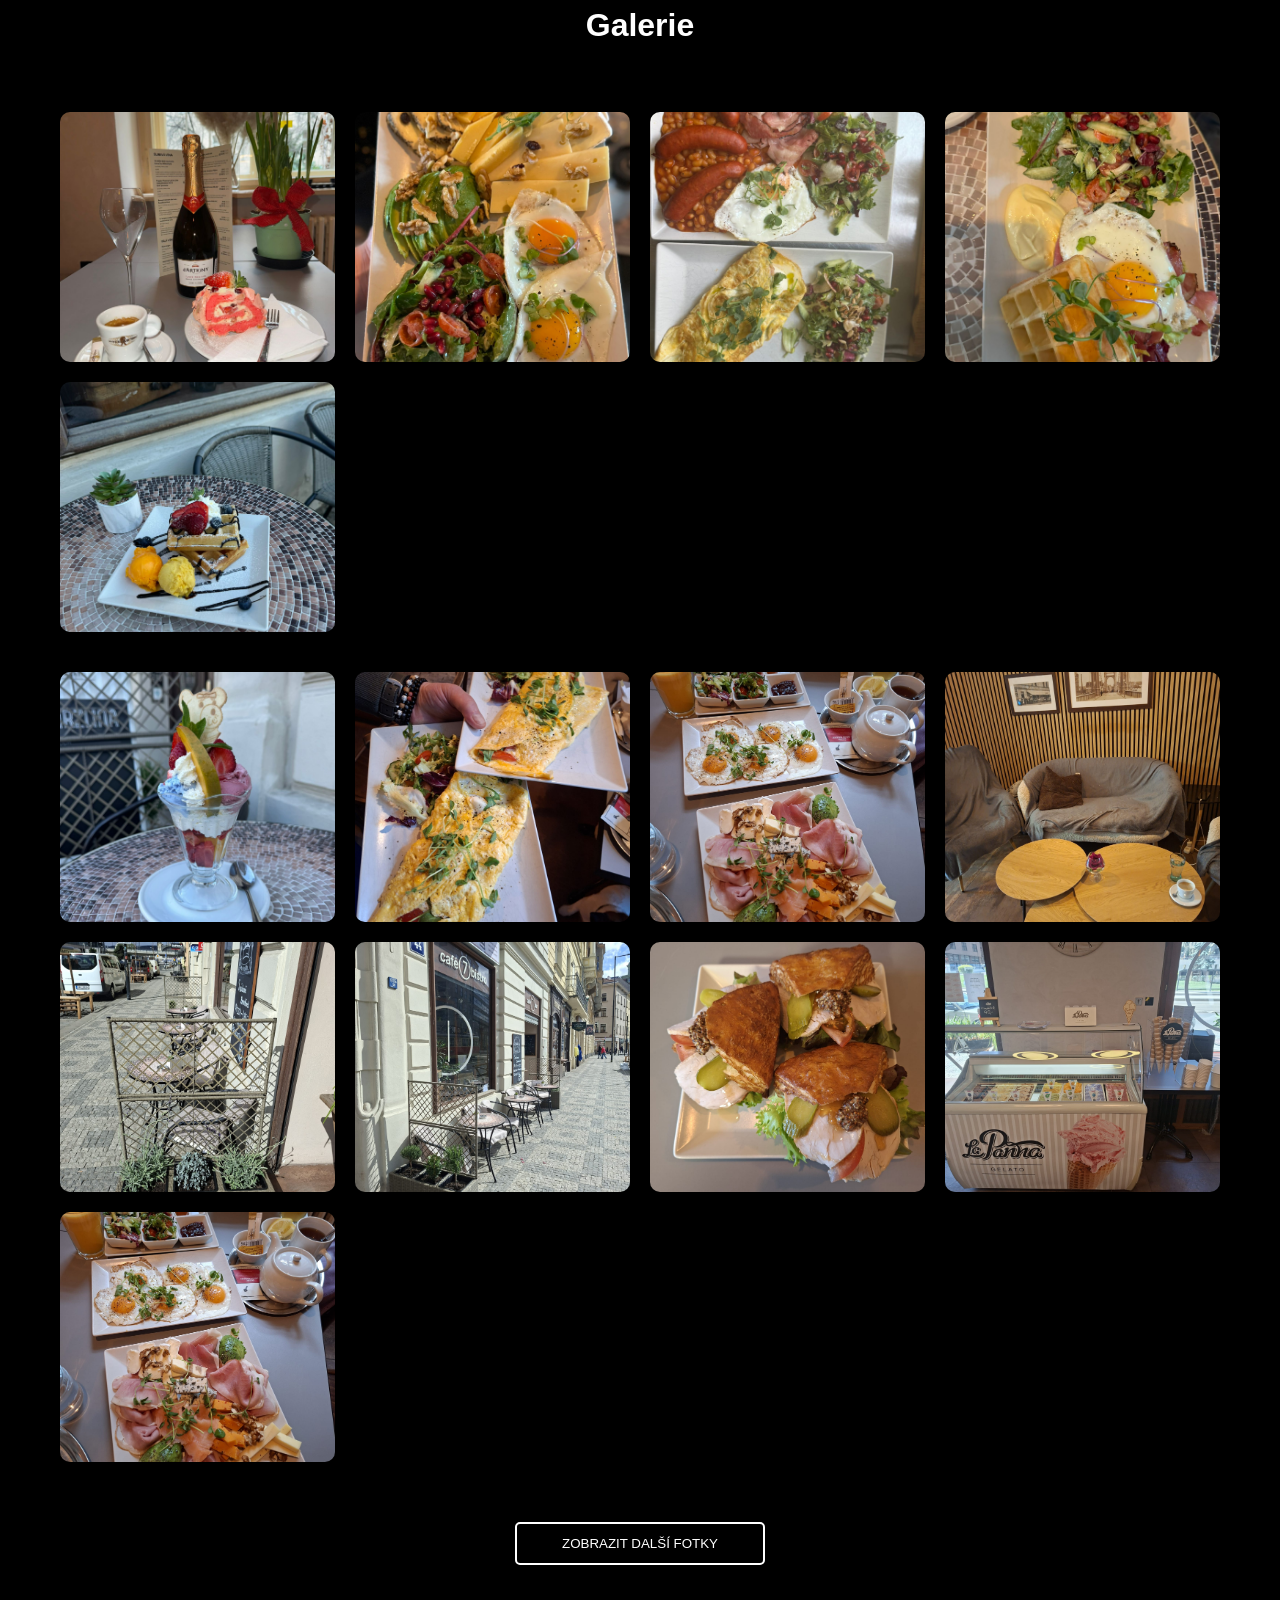
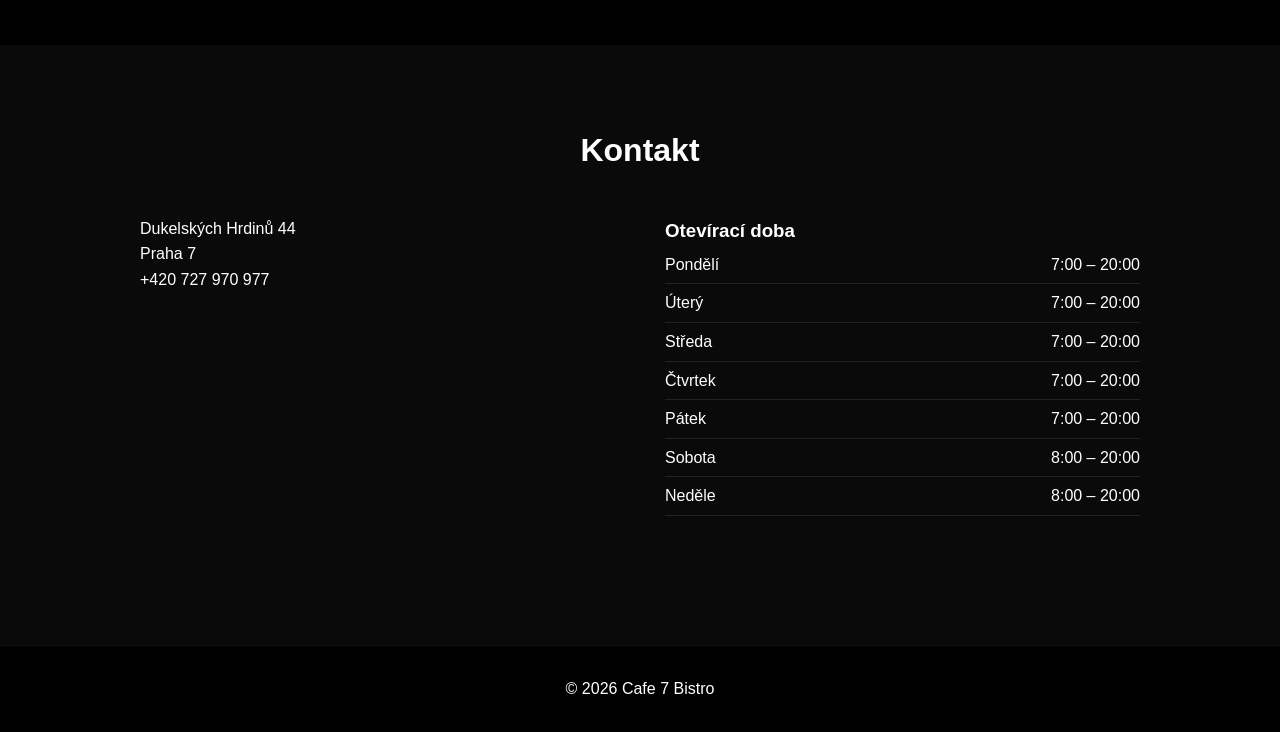
==== commit 21b91c6e: "Update index.html" ====
--- a/index.html
+++ b/index.html
@@ -35,10 +35,16 @@
 
         <div class="hero-content">
             <h1>Vítejte v Cafe 7 Bistro</h1>
+
             <p>
-                Kavárna v srdci Holešovic s výběrovou kávou a jedinečnou atmosférou.
+                Kavárna v srdci Holešovic s výběrovou kávou
+                a jedinečnou atmosférou.
             </p>
-            <a href="#o-nas" class="btn-main">O NÁS</a>
+
+            <a href="#o-nas" class="btn-main">
+                O NÁS
+            </a>
+
         </div>
     </section>
 
@@ -46,7 +52,9 @@
     <section id="o-nas" class="section">
         <div class="showcase-wrapper">
             <div class="showcase-text">
+
                 <h2>NĚCO O NÁS</h2>
+
                 <p>
                     Kavárna v srdci Holešovic s výběrovou kávou a jedinečnou atmosférou, kde můžete ochutnat naše koláče,
                     zákusky, dorty, obložené chleby, plněné bagely, croissanty, panini.
@@ -63,7 +71,9 @@
                     Naši kavárnu je možno využít k rodinným oslavám, pracovním schůzkám, nebo jen tak k příjemnému
                     posezení s přáteli.
                 </p>
+
             </div>
+
             <div class="showcase-image">
                 <img src="galerie5.jpg">
             </div>
@@ -73,8 +83,8 @@
 
     <section id="gallery" class="section">
         <h2>Galerie</h2>
+
         <div class="gallery">
-            <!-- Původní fotky -->
             <div class="gallery-item" onclick="openLightbox(this)">
                 <img src="galerie1.jpg">
             </div>
@@ -87,38 +97,29 @@
             <div class="gallery-item" onclick="openLightbox(this)">
                 <img src="galerie4.jpg">
             </div>
-
-            <!-- NOVÉ FOTKY (10-100) -->
             <div class="gallery-item" onclick="openLightbox(this)">
                 <img src="10.jpg">
             </div>
-            <div class="gallery-item" onclick="openLightbox(this)">
-                <img src="20.jpg">
+        </div>
+
+        <div id="extra-gallery" class="gallery-accordion">
+            <div class="gallery" style="padding-top: 20px;">
+                <div class="gallery-item" onclick="openLightbox(this)"><img src="20.jpg"></div>
+                <div class="gallery-item" onclick="openLightbox(this)"><img src="30.jpg"></div>
+                <div class="gallery-item" onclick="openLightbox(this)"><img src="40.jpg"></div>
+                <div class="gallery-item" onclick="openLightbox(this)"><img src="50.jpg"></div>
+                <div class="gallery-item" onclick="openLightbox(this)"><img src="60.jpg"></div>
+                <div class="gallery-item" onclick="openLightbox(this)"><img src="70.jpg"></div>
+                <div class="gallery-item" onclick="openLightbox(this)"><img src="80.jpg"></div>
+                <div class="gallery-item" onclick="openLightbox(this)"><img src="90.jpg"></div>
+                <div class="gallery-item" onclick="openLightbox(this)"><img src="100.jpg"></div>
             </div>
-            <div class="gallery-item" onclick="openLightbox(this)">
-                <img src="30.jpg">
-            </div>
-            <div class="gallery-item" onclick="openLightbox(this)">
-                <img src="40.jpg">
-            </div>
-            <div class="gallery-item" onclick="openLightbox(this)">
-                <img src="50.jpg">
-            </div>
-            <div class="gallery-item" onclick="openLightbox(this)">
-                <img src="60.jpg">
-            </div>
-            <div class="gallery-item" onclick="openLightbox(this)">
-                <img src="70.jpg">
-            </div>
-            <div class="gallery-item" onclick="openLightbox(this)">
-                <img src="80.jpg">
-            </div>
-            <div class="gallery-item" onclick="openLightbox(this)">
-                <img src="90.jpg">
-            </div>
-            <div class="gallery-item" onclick="openLightbox(this)">
-                <img src="100.jpg">
-            </div>
+        </div>
+
+        <div style="margin-top: 40px;">
+            <button id="gallery-trigger" class="btn-main" style="cursor: pointer; min-width: 250px;">
+                ZOBRAZIT DALŠÍ FOTKY
+            </button>
         </div>
     </section>
 
@@ -152,9 +153,8 @@
         </div>
     </section>
 
-    <!-- LIGHTBOX MODAL -->
     <div id="lightbox" onclick="this.style.display='none'">
-        <span class="close">&times;</span>
+        <span class="close">×</span>
         <img id="lightbox-img" src="">
     </div>
 
@@ -162,14 +162,33 @@
         © 2026 Cafe 7 Bistro
     </footer>
 
-    <!-- LIGHTBOX SCRIPT -->
     <script>
+        // Funkce pro otevření zvětšené fotky
         function openLightbox(element) {
             const src = element.querySelector('img').src;
-            document.getElementById('lightbox-img').src = src;
-            document.getElementById('lightbox').style.display = 'flex';
+            const lightbox = document.getElementById('lightbox');
+            const lightboxImg = document.getElementById('lightbox-img');
+            lightboxImg.src = src;
+            lightbox.style.display = 'flex';
         }
+
+        // Funkce pro vysunutí a zavření galerie (Accordion)
+        const trigger = document.getElementById('gallery-trigger');
+        const extraGallery = document.getElementById('extra-gallery');
+
+        trigger.addEventListener('click', function () {
+            if (extraGallery.classList.contains('open')) {
+                extraGallery.classList.remove('open');
+                this.textContent = 'ZOBRAZIT DALŠÍ FOTKY';
+                // Volitelné: Odskrolování zpět nahoru ke galerii po zavření
+                document.getElementById('gallery').scrollIntoView({ behavior: 'smooth' });
+            } else {
+                extraGallery.classList.add('open');
+                this.textContent = 'ZAVŘÍT GALERII';
+            }
+        });
     </script>
 
 </body>
+
 </html>
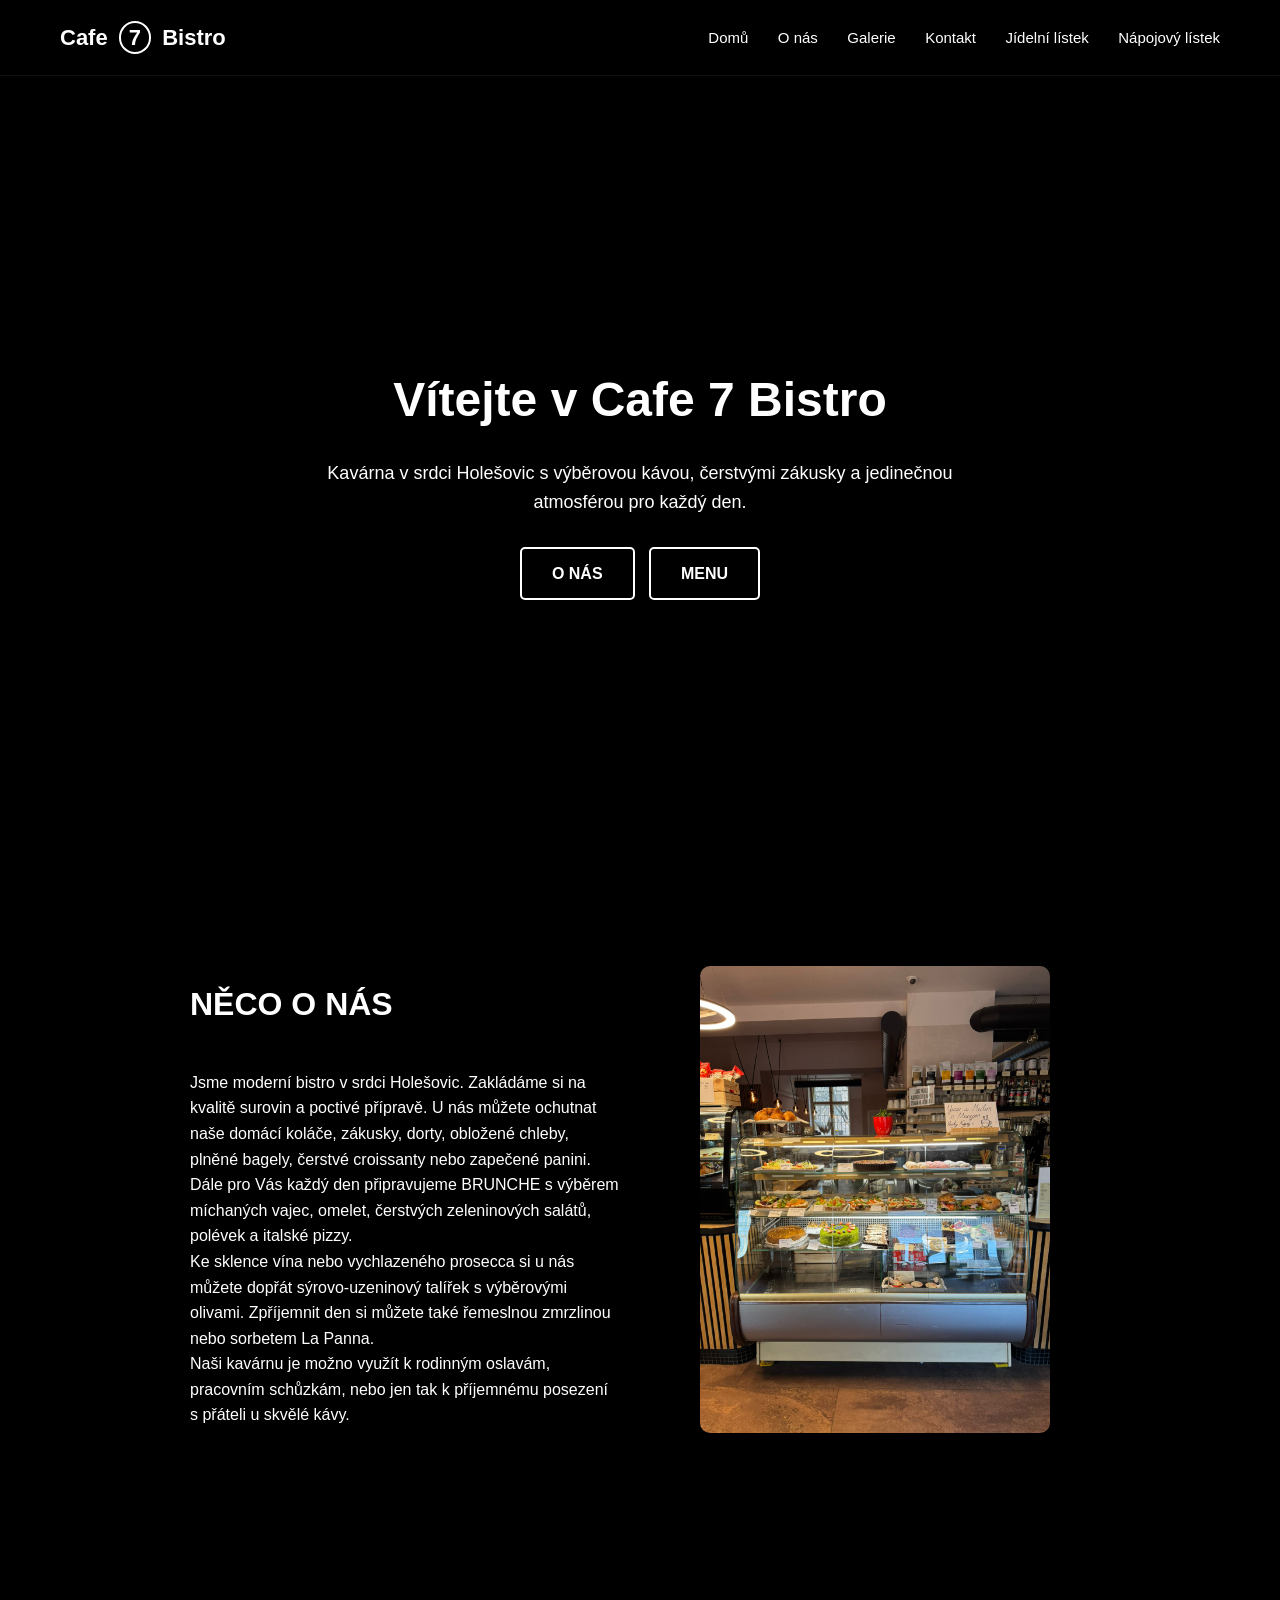
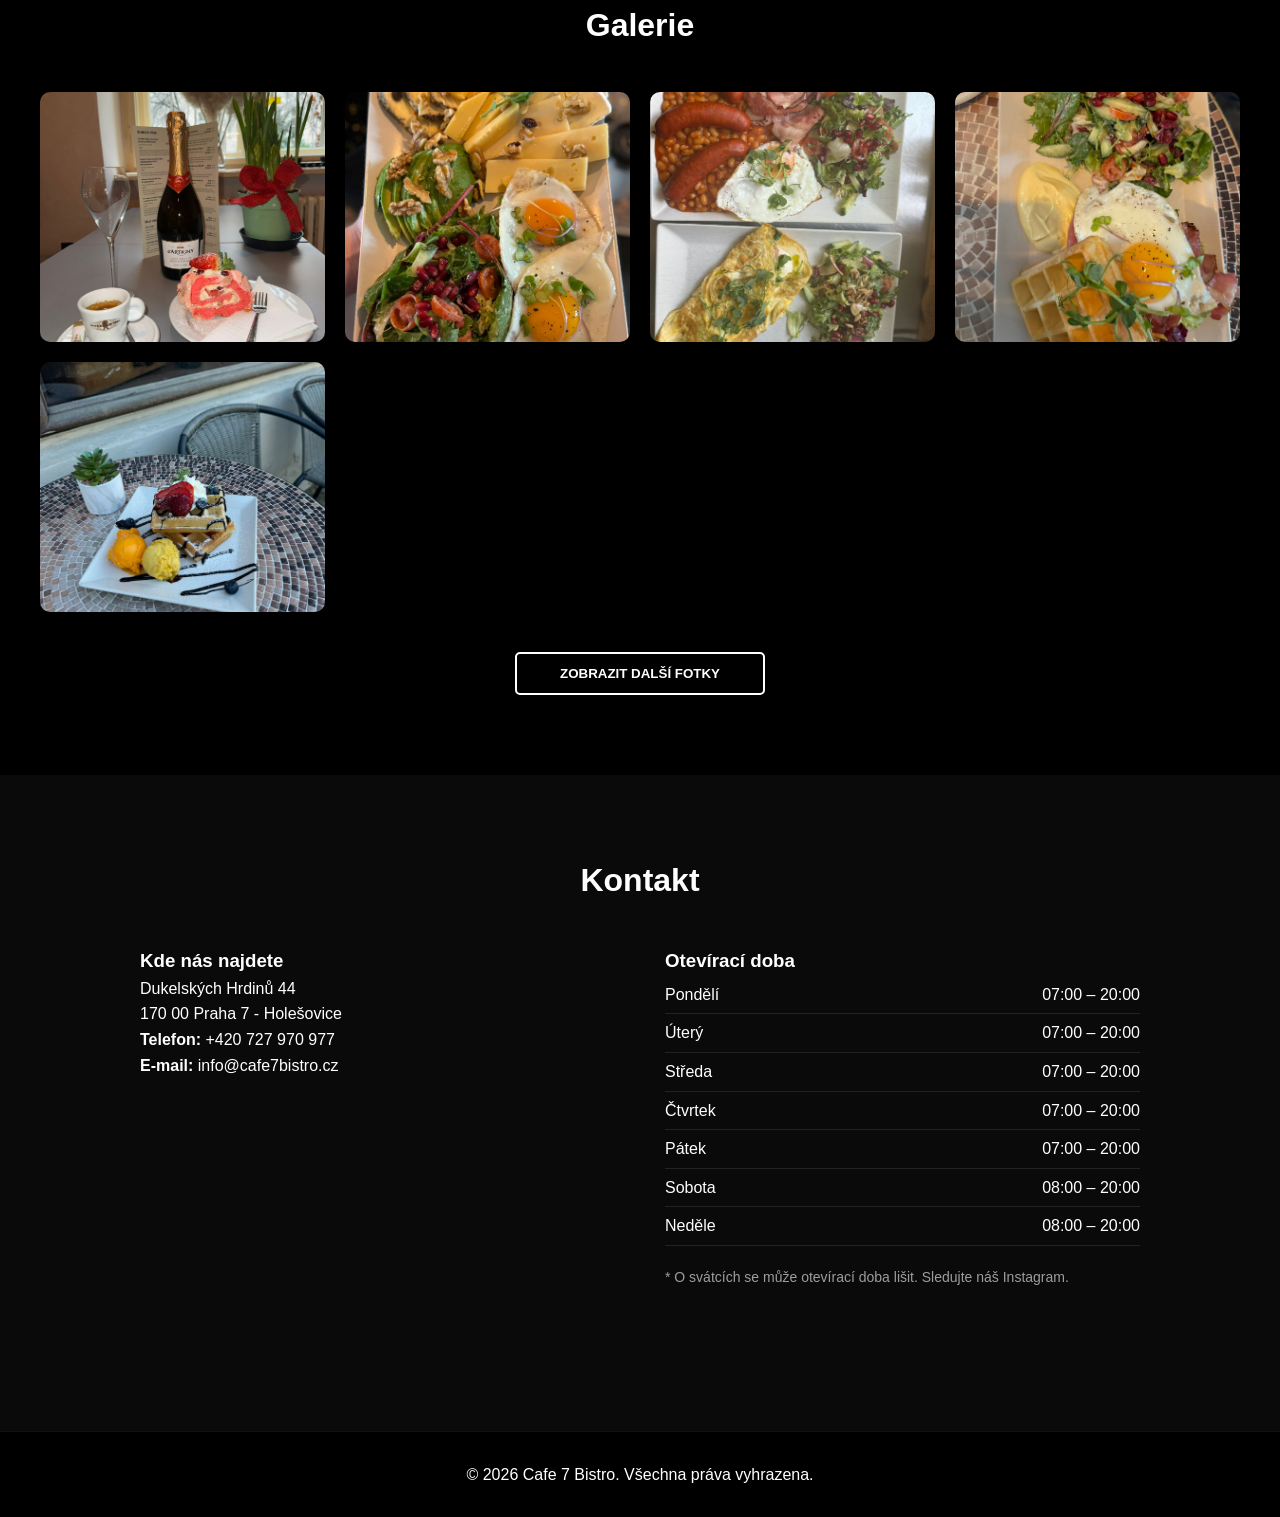
==== commit 741e84ca: "Update index.html" ====
--- a/index.html
+++ b/index.html
@@ -4,12 +4,16 @@
 <head>
     <meta charset="UTF-8">
     <meta name="viewport" content="width=device-width, initial-scale=1.0">
-    <title>Cafe 7 Bistro</title>
+    <meta http-equiv="X-UA-Compatible" content="ie=edge">
+    <title>Cafe 7 Bistro | Holešovice</title>
+    <meta name="description" content="Cafe 7 Bistro - výběrová káva, brunche, domácí dezerty a skvělá atmosféra v srdci Holešovic.">
     <link rel="stylesheet" href="styles.css">
+    <!-- Google Fonts nebo další linky mohou přijít sem -->
 </head>
 
 <body>
 
+    <!-- NAVIGACE -->
     <header>
         <div class="logo">
             Cafe <span class="circle">7</span> Bistro
@@ -17,105 +21,111 @@
 
         <nav>
             <a href="#hero">Domů</a>
+            <a href="#o-nas">O nás</a>
             <a href="#gallery">Galerie</a>
             <a href="#contact">Kontakt</a>
+            <a href="jidelni-listek.html">Jídelní lístek</a>
             <a href="napojovy-listek.html">Nápojový lístek</a>
-            <a href="jidelni-listek.html">Jídelní lístek</a>
-            <a href="#o-nas">O nás</a>
         </nav>
     </header>
 
 
+    <!-- HERO SEKCE S VIDEEM -->
     <section id="hero">
         <video autoplay muted loop playsinline class="hero-video">
             <source src="promo-desktop.mp4" type="video/mp4">
+            Vaše prohlížeč nepodporuje video tag.
         </video>
 
         <div class="overlay"></div>
 
         <div class="hero-content">
             <h1>Vítejte v Cafe 7 Bistro</h1>
-
             <p>
-                Kavárna v srdci Holešovic s výběrovou kávou
-                a jedinečnou atmosférou.
+                Kavárna v srdci Holešovic s výběrovou kávou, 
+                čerstvými zákusky a jedinečnou atmosférou pro každý den.
             </p>
-
-            <a href="#o-nas" class="btn-main">
-                O NÁS
-            </a>
-
-        </div>
-    </section>
-
-
+            <div class="hero-btns">
+                <a href="#o-nas" class="btn-main">O NÁS</a>
+                <a href="jidelni-listek.html" class="btn-main" style="margin-left: 10px;">MENU</a>
+            </div>
+        </div>
+    </section>
+
+
+    <!-- SEKCE O NÁS -->
     <section id="o-nas" class="section">
         <div class="showcase-wrapper">
             <div class="showcase-text">
-
                 <h2>NĚCO O NÁS</h2>
-
-                <p>
-                    Kavárna v srdci Holešovic s výběrovou kávou a jedinečnou atmosférou, kde můžete ochutnat naše koláče,
-                    zákusky, dorty, obložené chleby, plněné bagely, croissanty, panini.
-                </p>
-                <p>
-                    Dále pro Vás připravujeme BRUNCHE s výběrem míchaných vajec, omelet, zeleninových salátů, polévek a
-                    pizz. Ke sklence vína nebo prosecca si můžete dopřát sýrovo-uzeninový talířek s olivami.
-                </p>
-                <p>
-                    Zpříjemnit den si můžete zmrzlinou nebo sorbetem La Panna. Připravujeme zmrzlinové poháry, palačinky
-                    se zmrzlinou nebo vafle dle Vašeho výběru.
-                </p>
-                <p>
-                    Naši kavárnu je možno využít k rodinným oslavám, pracovním schůzkám, nebo jen tak k příjemnému
-                    posezení s přáteli.
-                </p>
-
+                <p>
+                    Jsme moderní bistro v srdci Holešovic. Zakládáme si na kvalitě surovin a poctivé přípravě.
+                    U nás můžete ochutnat naše domácí koláče, zákusky, dorty, obložené chleby, plněné bagely, 
+                    čerstvé croissanty nebo zapečené panini.
+                </p>
+                <p>
+                    Dále pro Vás každý den připravujeme BRUNCHE s výběrem míchaných vajec, omelet, 
+                    čerstvých zeleninových salátů, polévek a italské pizzy. 
+                </p>
+                <p>
+                    Ke sklence vína nebo vychlazeného prosecca si u nás můžete dopřát sýrovo-uzeninový talířek 
+                    s výběrovými olivami. Zpříjemnit den si můžete také řemeslnou zmrzlinou nebo sorbetem La Panna. 
+                </p>
+                <p>
+                    Naši kavárnu je možno využít k rodinným oslavám, pracovním schůzkám, 
+                    nebo jen tak k příjemnému posezení s přáteli u skvělé kávy.
+                </p>
             </div>
 
             <div class="showcase-image">
-                <img src="galerie5.jpg">
-            </div>
-        </div>
-    </section>
-
-
+                <img src="galerie5.jpg" alt="Interiér Cafe 7 Bistro">
+            </div>
+        </div>
+    </section>
+
+
+    <!-- SEKCE GALERIE S ROZEVÍRÁNÍM -->
     <section id="gallery" class="section">
         <h2>Galerie</h2>
 
+        <!-- PRVNÍCH 5 FOTEK (STÁLE VIDITELNÉ) -->
         <div class="gallery">
             <div class="gallery-item" onclick="openLightbox(this)">
-                <img src="galerie1.jpg">
-            </div>
-            <div class="gallery-item" onclick="openLightbox(this)">
-                <img src="galerie2.jpg">
-            </div>
-            <div class="gallery-item" onclick="openLightbox(this)">
-                <img src="galerie3.jpg">
-            </div>
-            <div class="gallery-item" onclick="openLightbox(this)">
-                <img src="galerie4.jpg">
-            </div>
-            <div class="gallery-item" onclick="openLightbox(this)">
-                <img src="10.jpg">
-            </div>
-        </div>
-
+                <img src="galerie1.jpg" alt="Foto 1">
+            </div>
+            <div class="gallery-item" onclick="openLightbox(this)">
+                <img src="galerie2.jpg" alt="Foto 2">
+            </div>
+            <div class="gallery-item" onclick="openLightbox(this)">
+                <img src="galerie3.jpg" alt="Foto 3">
+            </div>
+            <div class="gallery-item" onclick="openLightbox(this)">
+                <img src="galerie4.jpg" alt="Foto 4">
+            </div>
+            <div class="gallery-item" onclick="openLightbox(this)">
+                <img src="10.jpg" alt="Foto 5">
+            </div>
+        </div>
+
+        <!-- SKRYTÝ KONTEJNER PRO DALŠÍ FOTKY (ANIMOVANÝ) -->
         <div id="extra-gallery" class="gallery-accordion">
-            <div class="gallery" style="padding-top: 20px;">
-                <div class="gallery-item" onclick="openLightbox(this)"><img src="20.jpg"></div>
-                <div class="gallery-item" onclick="openLightbox(this)"><img src="30.jpg"></div>
-                <div class="gallery-item" onclick="openLightbox(this)"><img src="40.jpg"></div>
-                <div class="gallery-item" onclick="openLightbox(this)"><img src="50.jpg"></div>
-                <div class="gallery-item" onclick="openLightbox(this)"><img src="60.jpg"></div>
-                <div class="gallery-item" onclick="openLightbox(this)"><img src="70.jpg"></div>
-                <div class="gallery-item" onclick="openLightbox(this)"><img src="80.jpg"></div>
-                <div class="gallery-item" onclick="openLightbox(this)"><img src="90.jpg"></div>
-                <div class="gallery-item" onclick="openLightbox(this)"><img src="100.jpg"></div>
-            </div>
-        </div>
-
+            <div class="gallery-inner">
+                <div class="gallery" style="padding-top: 20px;">
+                    <div class="gallery-item" onclick="openLightbox(this)"><img src="20.jpg" alt="Foto 6"></div>
+                    <div class="gallery-item" onclick="openLightbox(this)"><img src="30.jpg" alt="Foto 7"></div>
+                    <div class="gallery-item" onclick="openLightbox(this)"><img src="40.jpg" alt="Foto 8"></div>
+                    <div class="gallery-item" onclick="openLightbox(this)"><img src="50.jpg" alt="Foto 9"></div>
+                    <div class="gallery-item" onclick="openLightbox(this)"><img src="60.jpg" alt="Foto 10"></div>
+                    <div class="gallery-item" onclick="openLightbox(this)"><img src="70.jpg" alt="Foto 11"></div>
+                    <div class="gallery-item" onclick="openLightbox(this)"><img src="80.jpg" alt="Foto 12"></div>
+                    <div class="gallery-item" onclick="openLightbox(this)"><img src="90.jpg" alt="Foto 13"></div>
+                    <div class="gallery-item" onclick="openLightbox(this)"><img src="100.jpg" alt="Foto 14"></div>
+                    <!-- Zde můžeš přidávat další fotky až do 100 -->
+                </div>
+            </div>
+        </div>
+
+        <!-- TLAČÍTKKO PRO OVLÁDÁNÍ GALERIE -->
         <div style="margin-top: 40px;">
             <button id="gallery-trigger" class="btn-main" style="cursor: pointer; min-width: 250px;">
                 ZOBRAZIT DALŠÍ FOTKY
@@ -124,71 +134,109 @@
     </section>
 
 
+    <!-- SEKCE KONTAKT -->
     <section id="contact" class="section dark">
         <h2>Kontakt</h2>
         <div class="contact-wrapper">
+            
             <div class="contact-box">
+                <h3>Kde nás najdete</h3>
                 <p>
                     Dukelských Hrdinů 44<br>
-                    Praha 7
-                </p>
-                <p>
-                    +420 727 970 977
-                </p>
-                <iframe src="https://www.google.com/maps?q=Dukelských+Hrdinů+44+Praha&output=embed"></iframe>
+                    170 00 Praha 7 - Holešovice
+                </p>
+                <p>
+                    <strong>Telefon:</strong> +420 727 970 977<br>
+                    <strong>E-mail:</strong> info@cafe7bistro.cz
+                </p>
+                <iframe src="https://www.google.com/maps?q=Dukelských+Hrdinů+44+Praha&output=embed" 
+                        allowfullscreen="" loading="lazy"></iframe>
             </div>
 
             <div class="contact-box">
                 <h3>Otevírací doba</h3>
                 <div class="hours">
-                    <div><span>Pondělí</span><span>7:00 – 20:00</span></div>
-                    <div><span>Úterý</span><span>7:00 – 20:00</span></div>
-                    <div><span>Středa</span><span>7:00 – 20:00</span></div>
-                    <div><span>Čtvrtek</span><span>7:00 – 20:00</span></div>
-                    <div><span>Pátek</span><span>7:00 – 20:00</span></div>
-                    <div><span>Sobota</span><span>8:00 – 20:00</span></div>
-                    <div><span>Neděle</span><span>8:00 – 20:00</span></div>
+                    <div><span>Pondělí</span><span>07:00 – 20:00</span></div>
+                    <div><span>Úterý</span><span>07:00 – 20:00</span></div>
+                    <div><span>Středa</span><span>07:00 – 20:00</span></div>
+                    <div><span>Čtvrtek</span><span>07:00 – 20:00</span></div>
+                    <div><span>Pátek</span><span>07:00 – 20:00</span></div>
+                    <div><span>Sobota</span><span>08:00 – 20:00</span></div>
+                    <div><span>Neděle</span><span>08:00 – 20:00</span></div>
                 </div>
-            </div>
-        </div>
-    </section>
-
-    <div id="lightbox" onclick="this.style.display='none'">
-        <span class="close">×</span>
-        <img id="lightbox-img" src="">
+                <p style="margin-top: 20px; font-size: 14px; opacity: 0.6;">
+                    * O svátcích se může otevírací doba lišit. Sledujte náš Instagram.
+                </p>
+            </div>
+
+        </div>
+    </section>
+
+
+    <!-- LIGHTBOX (MODÁLNÍ OKNO PRO FOTKY) -->
+    <div id="lightbox" onclick="closeLightbox()">
+        <span class="close">&times;</span>
+        <img id="lightbox-img" src="" alt="Zvětšený náhled">
     </div>
 
+
+    <!-- PATIČKA -->
     <footer>
-        © 2026 Cafe 7 Bistro
+        <p>© 2026 Cafe 7 Bistro. Všechna práva vyhrazena.</p>
     </footer>
 
+
+    <!-- JAVASCRIPT PRO FUNKČNOST -->
     <script>
-        // Funkce pro otevření zvětšené fotky
+        // --- LIGHTBOX FUNKCE ---
         function openLightbox(element) {
             const src = element.querySelector('img').src;
-            const lightbox = document.getElementById('lightbox');
-            const lightboxImg = document.getElementById('lightbox-img');
-            lightboxImg.src = src;
-            lightbox.style.display = 'flex';
+            const lb = document.getElementById('lightbox');
+            const lbImg = document.getElementById('lightbox-img');
+            
+            lbImg.src = src;
+            lb.style.display = 'flex';
+            // Krátký timeout pro spuštění CSS transition opacity
+            setTimeout(() => { lb.classList.add('open'); }, 10);
         }
 
-        // Funkce pro vysunutí a zavření galerie (Accordion)
+        function closeLightbox() {
+            const lb = document.getElementById('lightbox');
+            lb.classList.remove('open');
+            // Počkáme na konec animace a pak schováme display
+            setTimeout(() => { lb.style.display = 'none'; }, 300);
+        }
+
+        // --- AKORDEON GALERIE (VYSOUNUTÍ) ---
         const trigger = document.getElementById('gallery-trigger');
-        const extraGallery = document.getElementById('extra-gallery');
-
-        trigger.addEventListener('click', function () {
-            if (extraGallery.classList.contains('open')) {
-                extraGallery.classList.remove('open');
+        const accordion = document.getElementById('extra-gallery');
+
+        trigger.addEventListener('click', function() {
+            const inner = accordion.querySelector('.gallery-inner');
+            
+            if (accordion.classList.contains('open')) {
+                // Zavírání
+                accordion.style.maxHeight = '0px';
+                accordion.classList.remove('open');
                 this.textContent = 'ZOBRAZIT DALŠÍ FOTKY';
-                // Volitelné: Odskrolování zpět nahoru ke galerii po zavření
+                
+                // Scroll zpět na začátek galerie pro pohodlí
                 document.getElementById('gallery').scrollIntoView({ behavior: 'smooth' });
             } else {
-                extraGallery.classList.add('open');
+                // Otevírání - vypočítáme reálnou výšku obsahu
+                accordion.style.maxHeight = inner.offsetHeight + 'px';
+                accordion.classList.add('open');
                 this.textContent = 'ZAVŘÍT GALERII';
             }
         });
+
+        // Přepočet výšky při změně velikosti okna (aby se nerozbila animace)
+        window.addEventListener('resize', () => {
+            if (accordion.classList.contains('open')) {
+                accordion.style.maxHeight = accordion.querySelector('.gallery-inner').offsetHeight + 'px';
+            }
+        });
     </script>
 
 </body>
-
 </html>
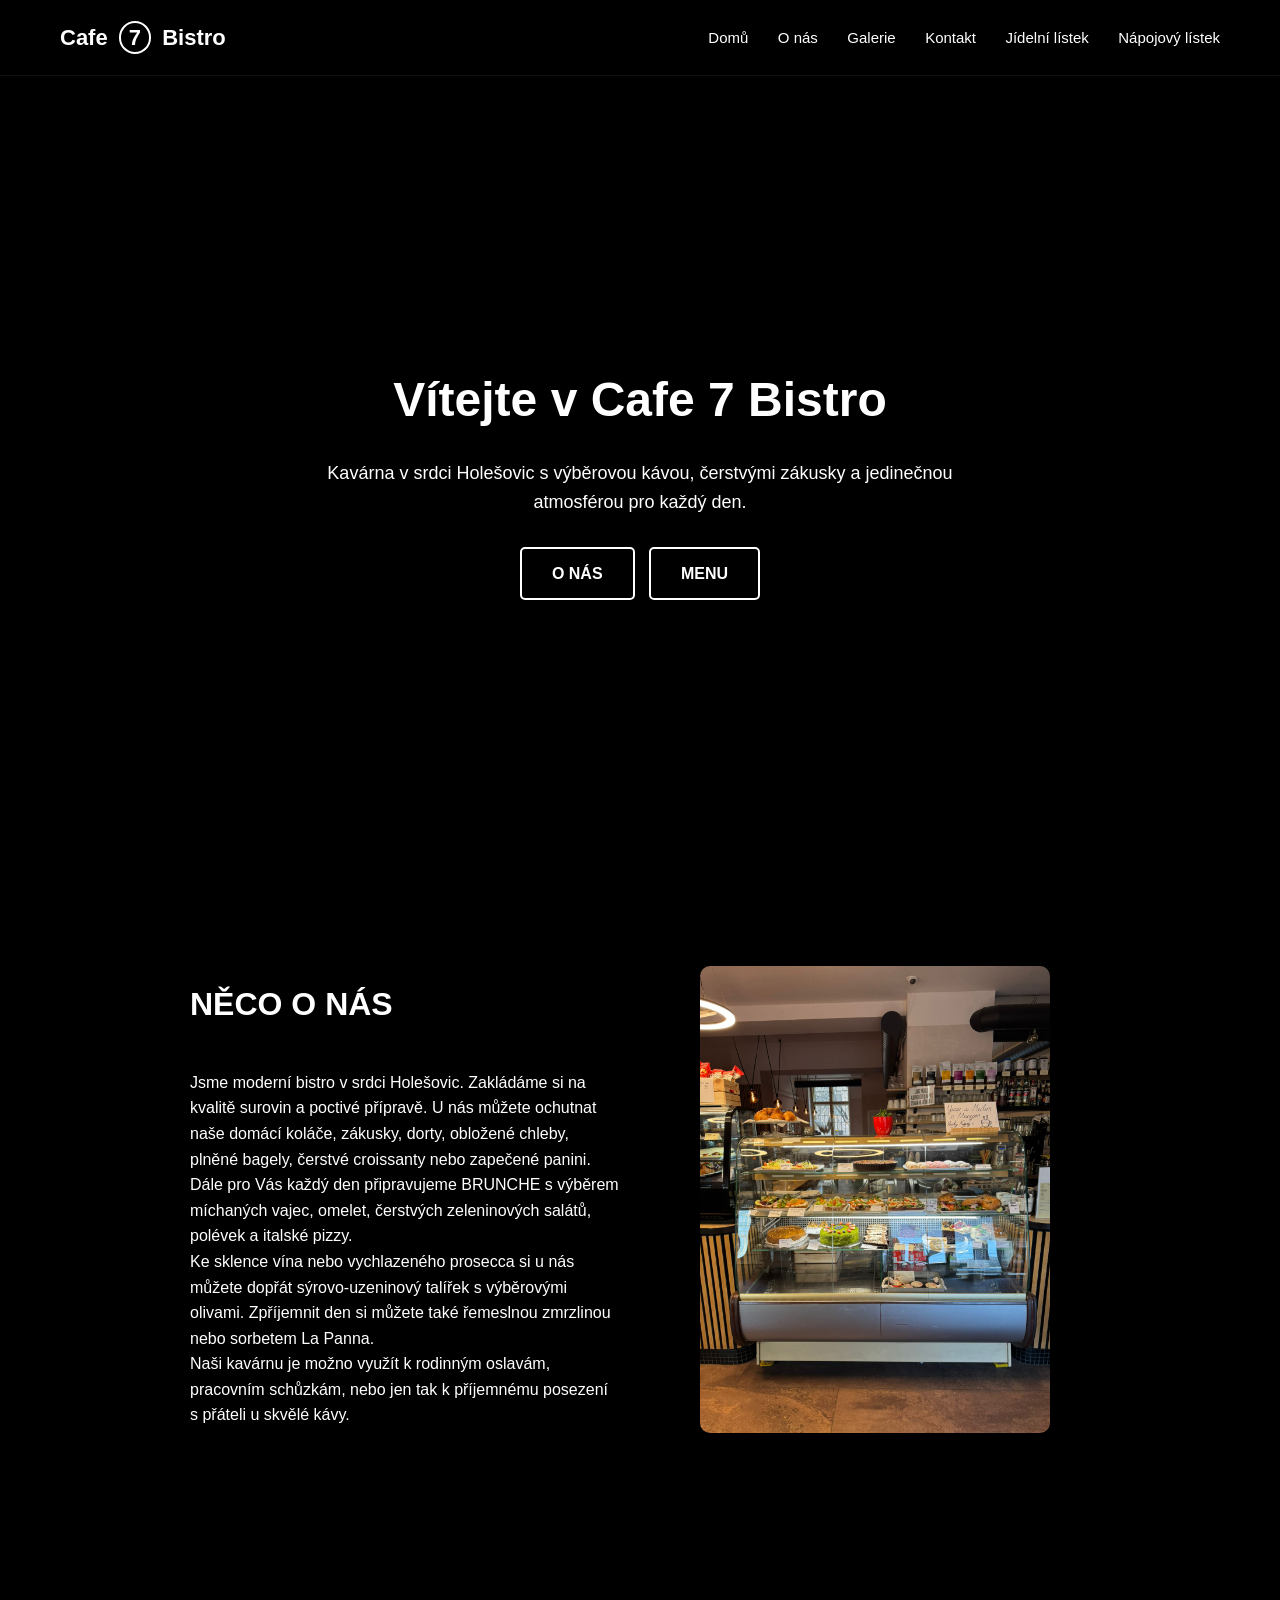
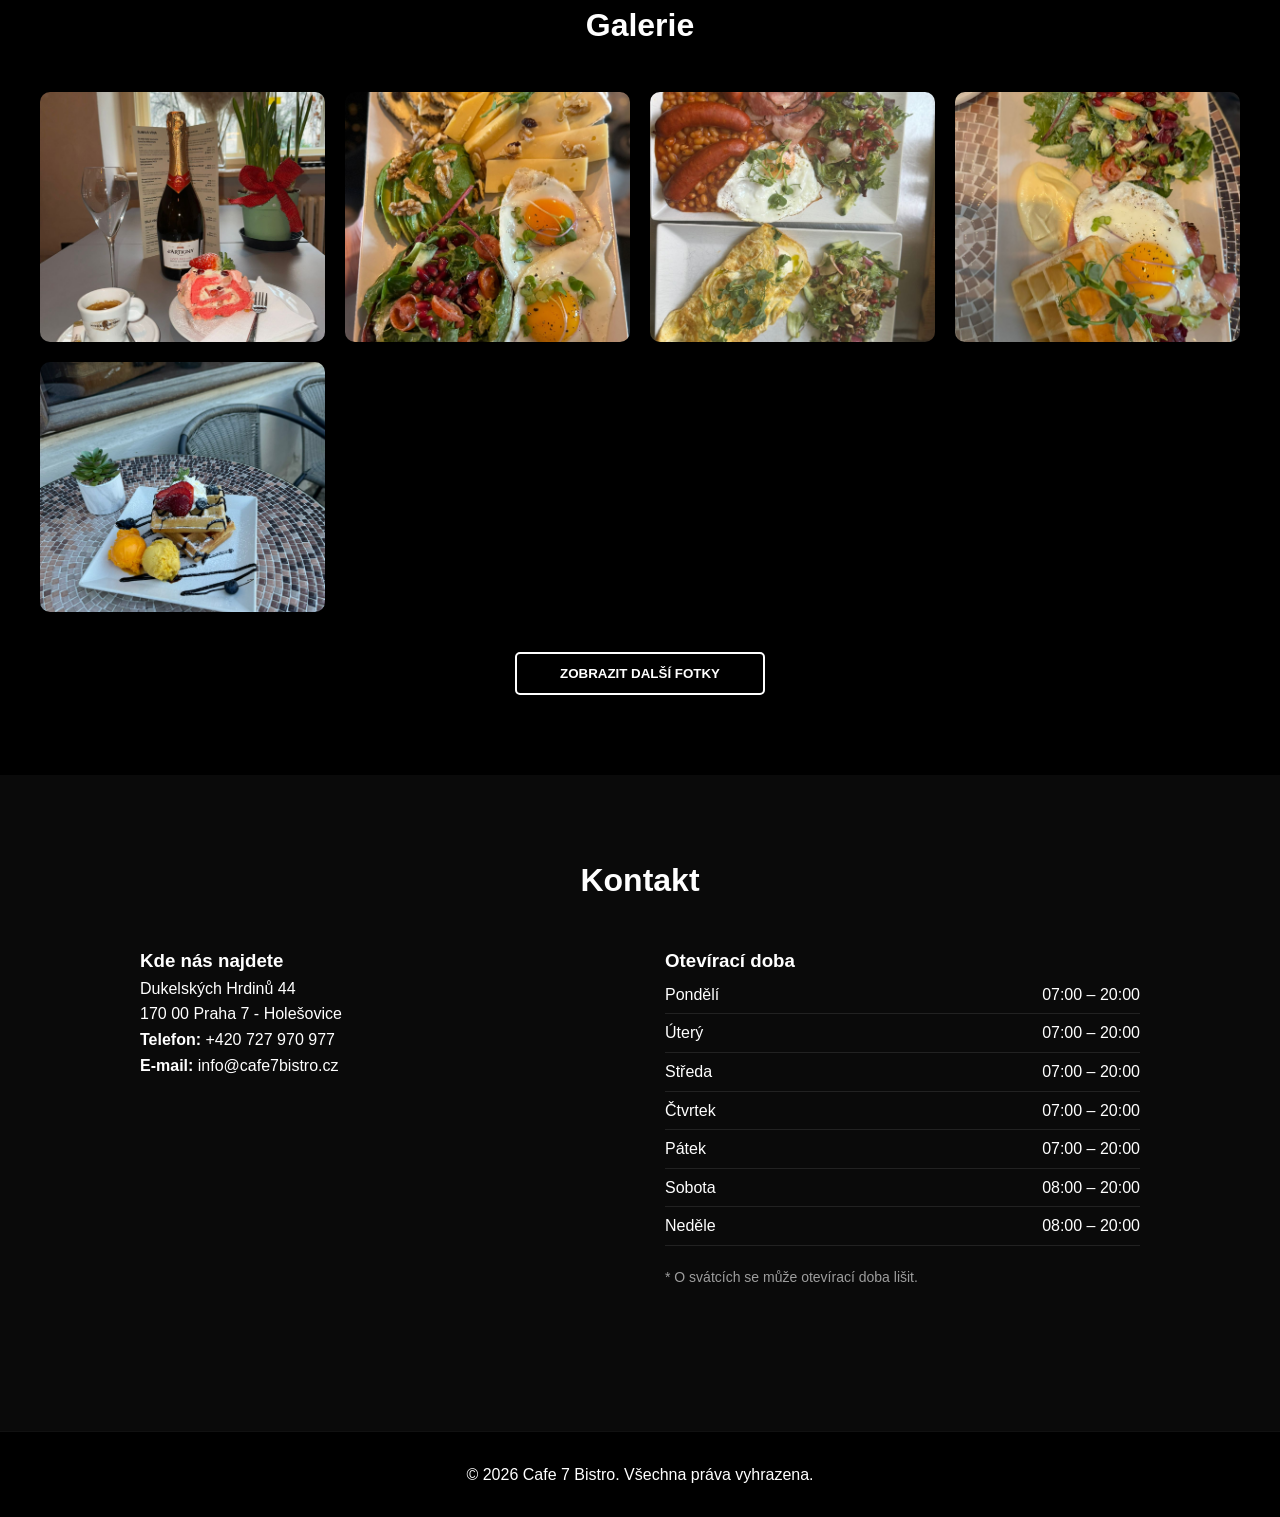
==== commit cb24d16a: "Update index.html" ====
--- a/index.html
+++ b/index.html
@@ -165,7 +165,7 @@
                     <div><span>Neděle</span><span>08:00 – 20:00</span></div>
                 </div>
                 <p style="margin-top: 20px; font-size: 14px; opacity: 0.6;">
-                    * O svátcích se může otevírací doba lišit. Sledujte náš Instagram.
+                    * O svátcích se může otevírací doba lišit.
                 </p>
             </div>
 
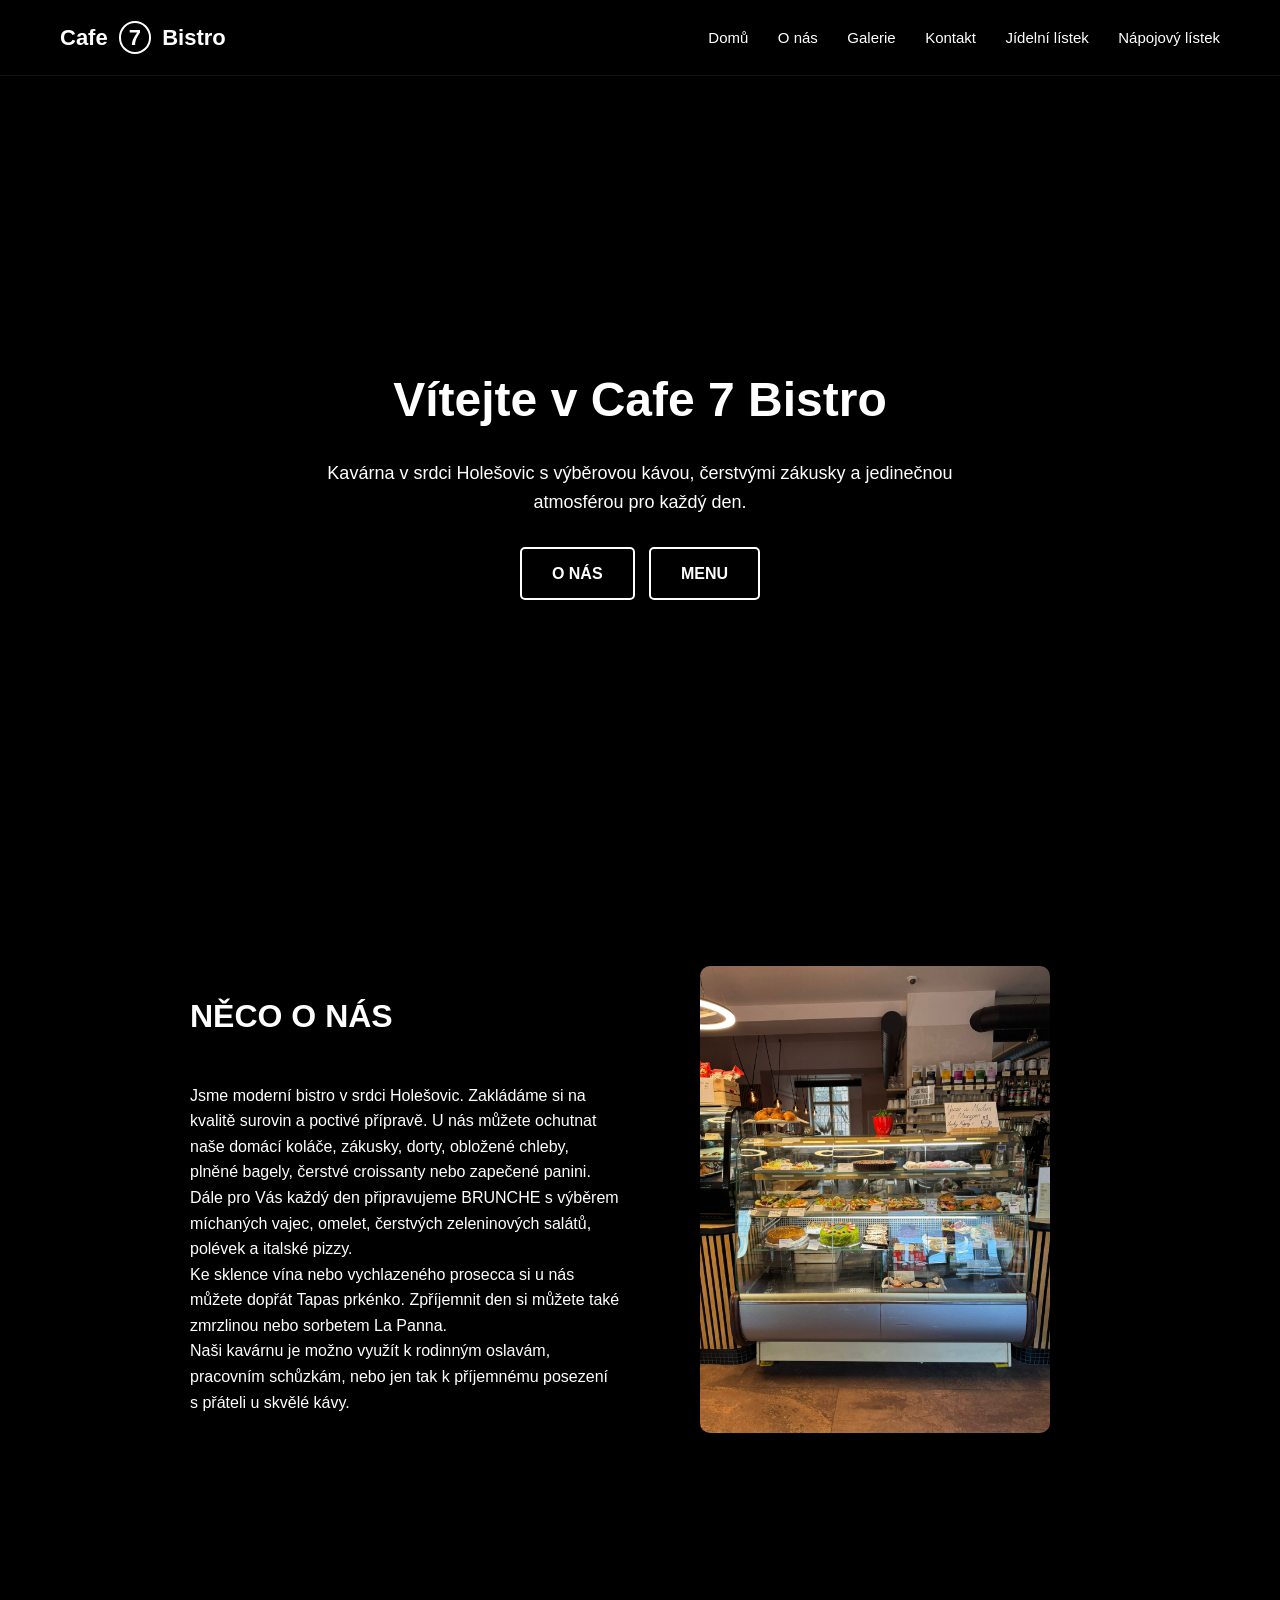
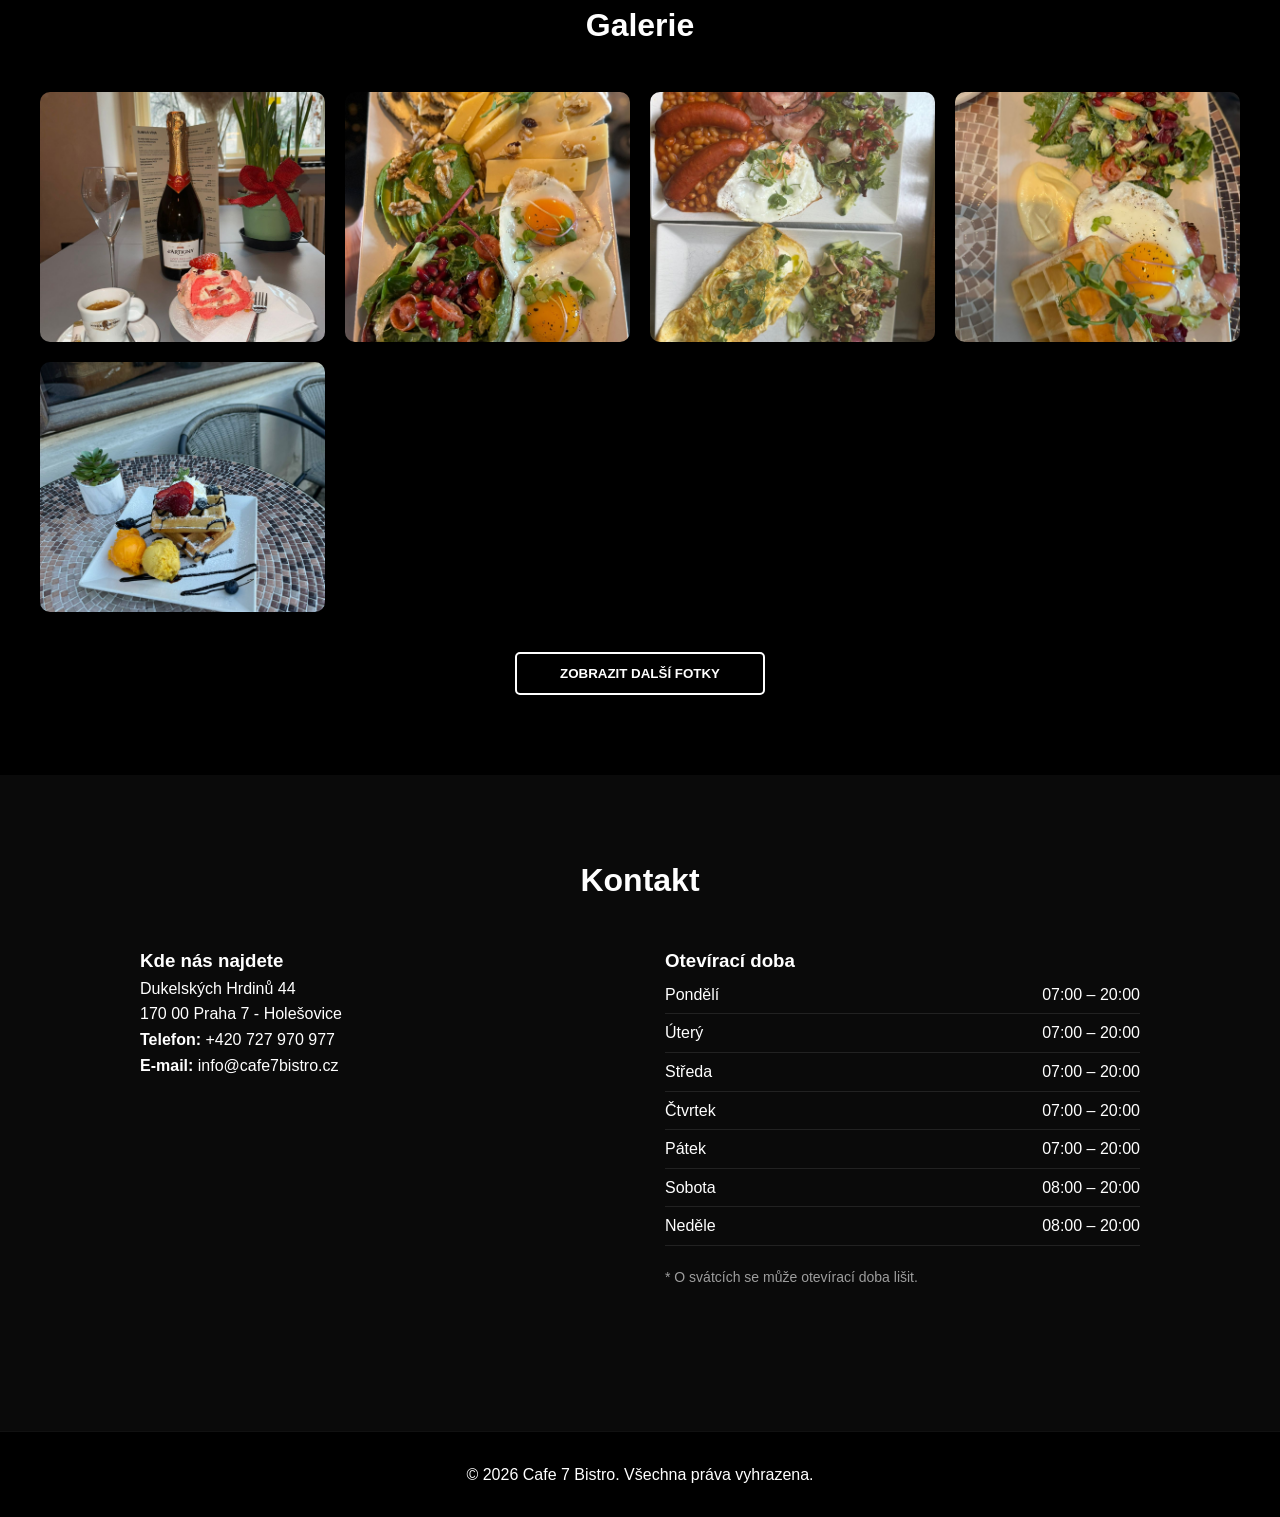
==== commit 90b50966: "Update index.html" ====
--- a/index.html
+++ b/index.html
@@ -68,8 +68,8 @@
                     čerstvých zeleninových salátů, polévek a italské pizzy. 
                 </p>
                 <p>
-                    Ke sklence vína nebo vychlazeného prosecca si u nás můžete dopřát sýrovo-uzeninový talířek 
-                    s výběrovými olivami. Zpříjemnit den si můžete také řemeslnou zmrzlinou nebo sorbetem La Panna. 
+                    Ke sklence vína nebo vychlazeného prosecca si u nás můžete dopřát Tapas prkénko. 
+                    Zpříjemnit den si můžete také zmrzlinou nebo sorbetem La Panna. 
                 </p>
                 <p>
                     Naši kavárnu je možno využít k rodinným oslavám, pracovním schůzkám, 
